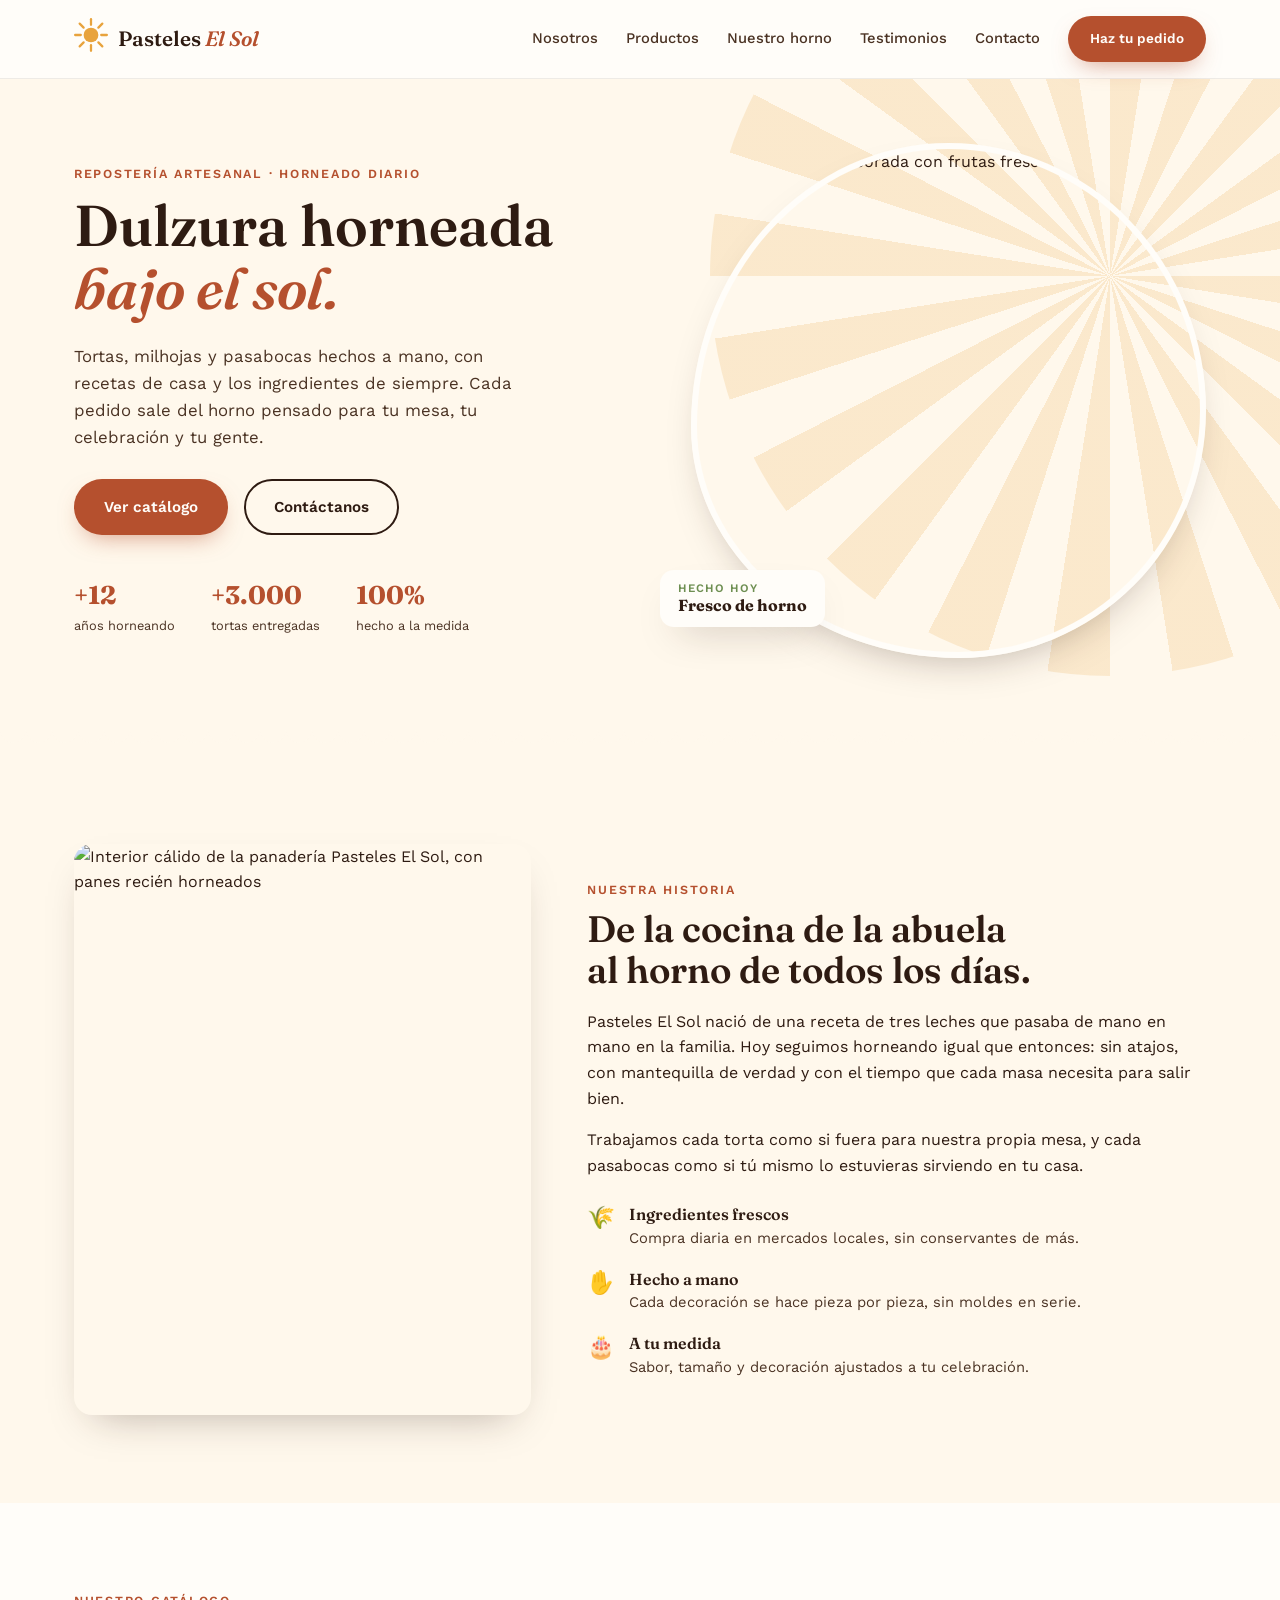
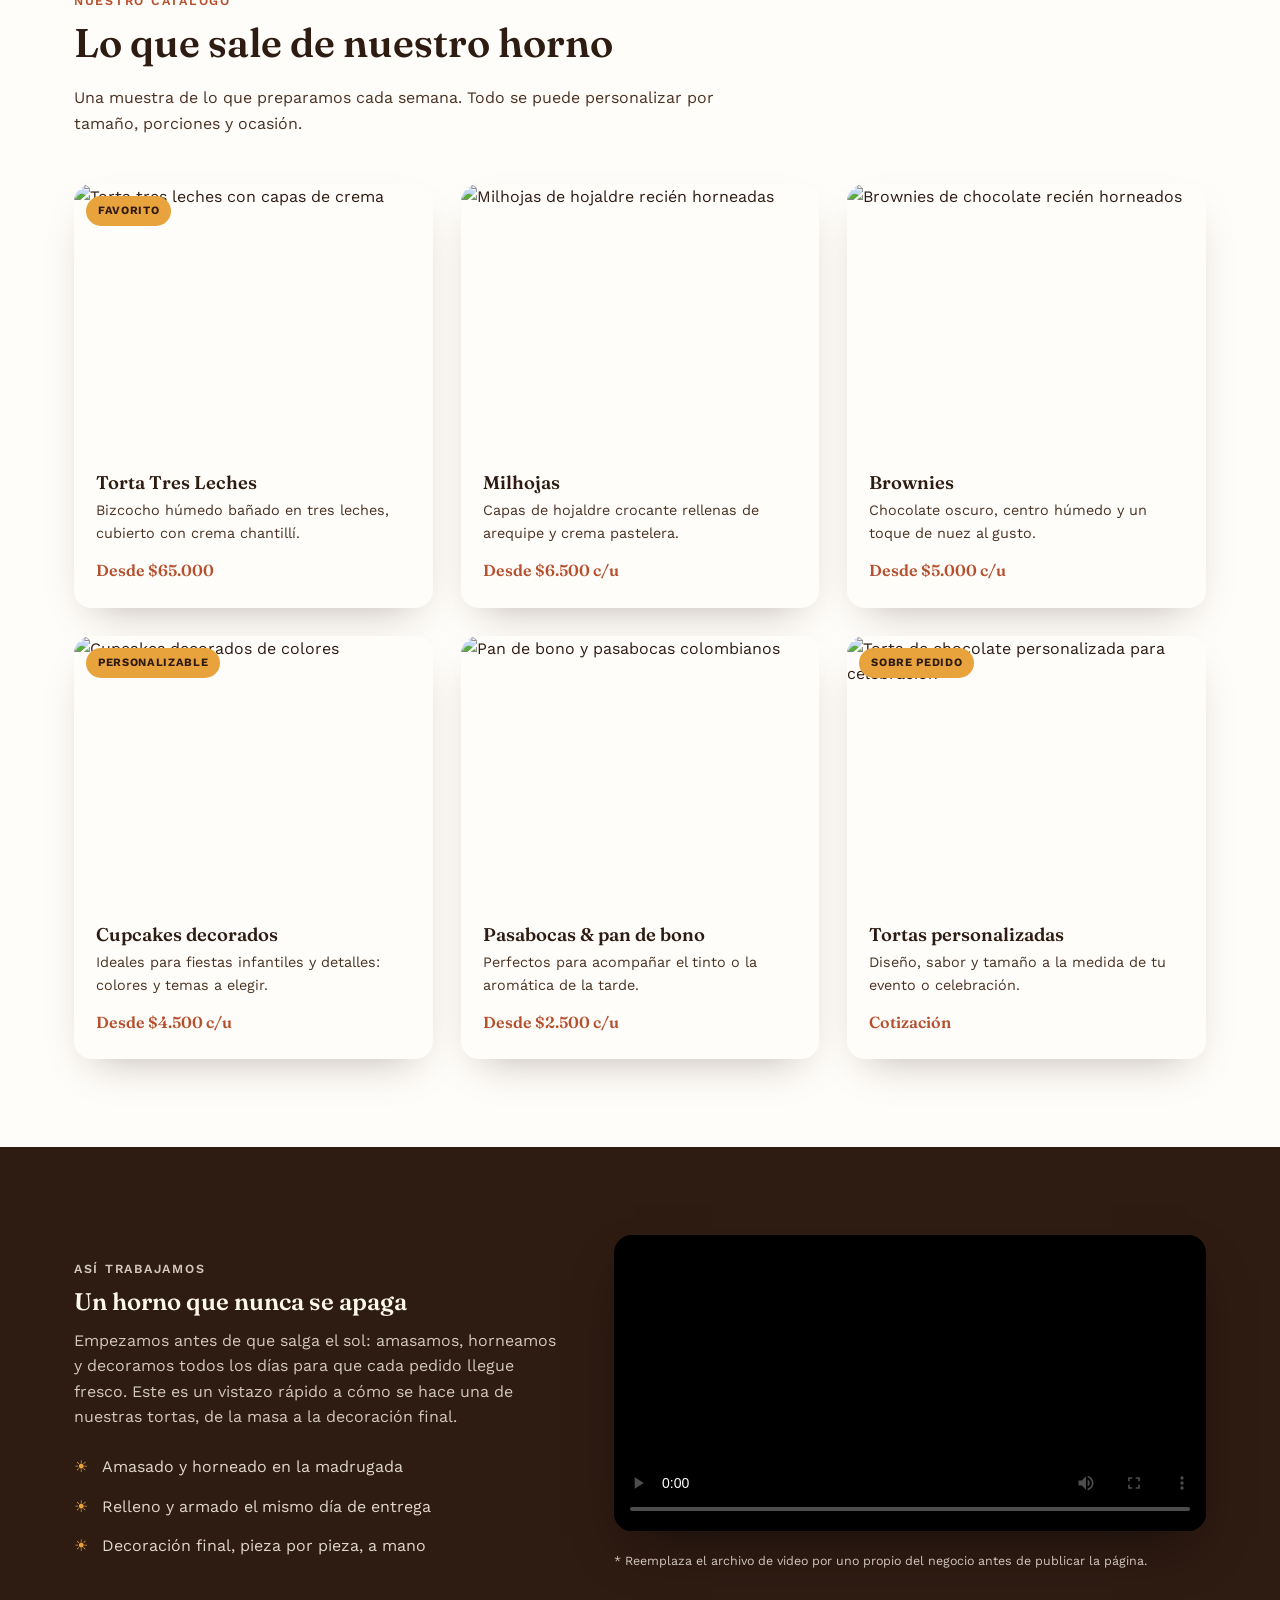
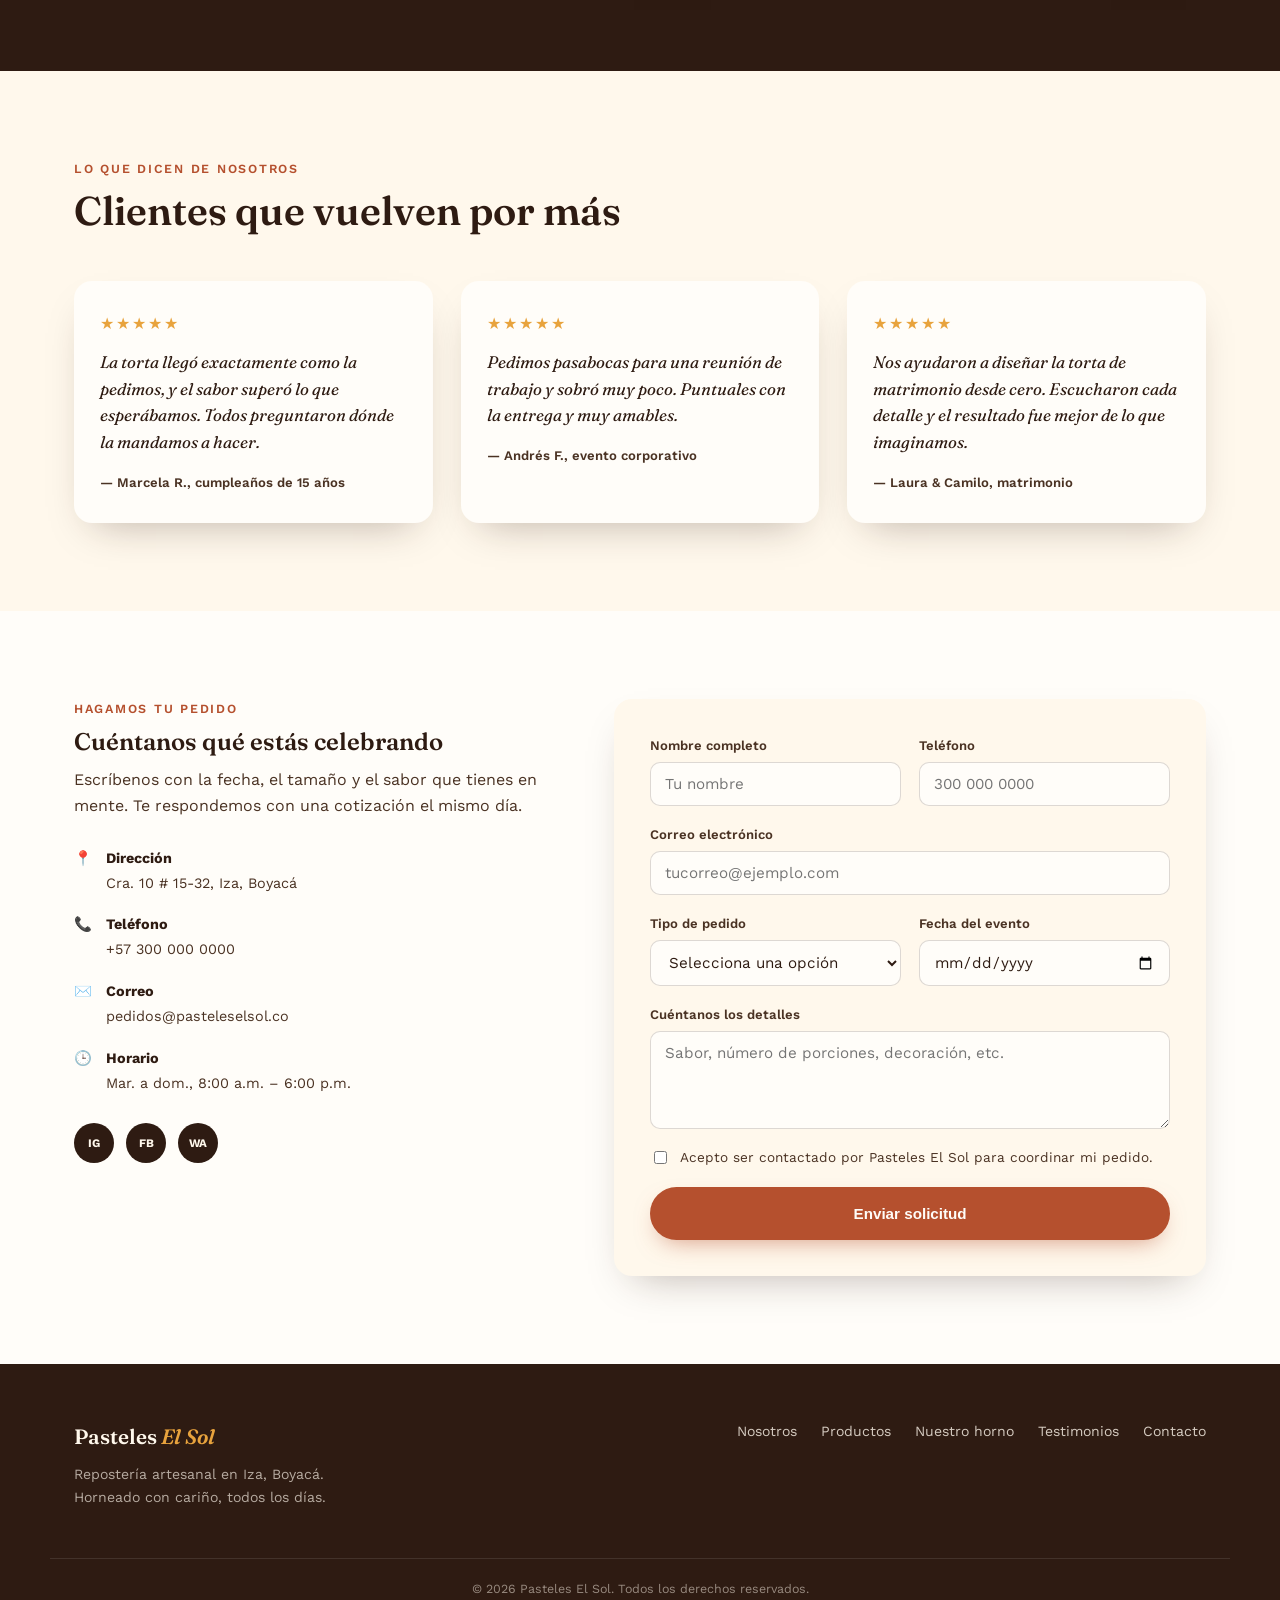
==== index.html @ 257ff5f0 "Add files via upload" ====
<!DOCTYPE html>
<html lang="es">
<head>
<meta charset="UTF-8">
<meta name="viewport" content="width=device-width, initial-scale=1.0">
<title>Pasteles El Sol — Repostería artesanal</title>
<meta name="description" content="Pasteles El Sol: tortas, milhojas, cupcakes y pasabocas horneados a diario. Pedidos a la medida para tus celebraciones.">
<link rel="preconnect" href="https://fonts.googleapis.com">
<link rel="preconnect" href="https://fonts.gstatic.com" crossorigin>
<link href="https://fonts.googleapis.com/css2?family=Fraunces:ital,opsz,wght@0,9..144,400;0,9..144,600;0,9..144,700;1,9..144,500;1,9..144,600&family=Work+Sans:wght@400;500;600;700&display=swap" rel="stylesheet">
<link rel="stylesheet" href="styles.css">
</head>
<body>

<!-- ===== HEADER ===== -->
<header class="header" id="inicio">
  <div class="container header__inner">
    <a href="#inicio" class="brand">
      <span class="brand__icon" aria-hidden="true">
        <svg viewBox="0 0 60 60" width="34" height="34">
          <circle cx="30" cy="30" r="13" fill="var(--sol)"/>
          <g stroke="var(--sol)" stroke-width="4" stroke-linecap="round">
            <line x1="30" y1="2" x2="30" y2="12"/>
            <line x1="30" y1="48" x2="30" y2="58"/>
            <line x1="2" y1="30" x2="12" y2="30"/>
            <line x1="48" y1="30" x2="58" y2="30"/>
            <line x1="10" y1="10" x2="17" y2="17"/>
            <line x1="43" y1="43" x2="50" y2="50"/>
            <line x1="50" y1="10" x2="43" y2="17"/>
            <line x1="17" y1="43" x2="10" y2="50"/>
          </g>
        </svg>
      </span>
      <span class="brand__text">Pasteles<em>El Sol</em></span>
    </a>

    <nav class="nav" aria-label="Navegación principal">
      <a href="#nosotros">Nosotros</a>
      <a href="#productos">Productos</a>
      <a href="#proceso">Nuestro horno</a>
      <a href="#testimonios">Testimonios</a>
      <a href="#contacto">Contacto</a>
    </nav>

    <a href="#contacto" class="btn btn--primary btn--small">Haz tu pedido</a>

    <input type="checkbox" id="menu-toggle" class="menu-toggle" aria-hidden="true">
    <label for="menu-toggle" class="menu-toggle__label" aria-label="Abrir menú">
      <span></span><span></span><span></span>
    </label>
  </div>

  <nav class="nav-mobile" aria-label="Navegación móvil">
    <a href="#nosotros">Nosotros</a>
    <a href="#productos">Productos</a>
    <a href="#proceso">Nuestro horno</a>
    <a href="#testimonios">Testimonios</a>
    <a href="#contacto">Contacto</a>
  </nav>
</header>

<!-- ===== HERO ===== -->
<section class="hero">
  <div class="hero__sunburst" aria-hidden="true"></div>
  <div class="container hero__inner">
    <div class="hero__copy">
      <p class="eyebrow">Repostería artesanal · Horneado diario</p>
      <h1>Dulzura horneada<br><em>bajo el sol.</em></h1>
      <p class="hero__lead">
        Tortas, milhojas y pasabocas hechos a mano, con recetas de casa
        y los ingredientes de siempre. Cada pedido sale del horno
        pensado para tu mesa, tu celebración y tu gente.
      </p>
      <div class="hero__actions">
        <a href="#productos" class="btn btn--primary">Ver catálogo</a>
        <a href="#contacto" class="btn btn--ghost">Contáctanos</a>
      </div>
      <ul class="hero__stats">
        <li><strong>+12</strong><span>años horneando</span></li>
        <li><strong>+3.000</strong><span>tortas entregadas</span></li>
        <li><strong>100%</strong><span>hecho a la medida</span></li>
      </ul>
    </div>

    <div class="hero__figure">
      <div class="hero__frame">
        <img src="https://images.unsplash.com/photo-1578985545062-69928b1d9587?auto=format&fit=crop&w=900&q=80"
             alt="Torta artesanal decorada con frutas frescas, especialidad de Pasteles El Sol">
      </div>
      <div class="hero__badge">
        <span>Hecho hoy</span>
        <strong>Fresco de horno</strong>
      </div>
    </div>
  </div>
  <div class="scallop scallop--down" aria-hidden="true"></div>
</section>

<!-- ===== NOSOTROS ===== -->
<section class="section section--cream" id="nosotros">
  <div class="container about">
    <div class="about__figure">
      <img src="https://images.unsplash.com/photo-1509440159596-0249088772ff?auto=format&fit=crop&w=800&q=80"
           alt="Interior cálido de la panadería Pasteles El Sol, con panes recién horneados">
    </div>
    <div class="about__copy">
      <p class="eyebrow">Nuestra historia</p>
      <h2>De la cocina de la abuela<br>al horno de todos los días.</h2>
      <p>
        Pasteles El Sol nació de una receta de tres leches que pasaba de
        mano en mano en la familia. Hoy seguimos horneando igual que
        entonces: sin atajos, con mantequilla de verdad y con el tiempo
        que cada masa necesita para salir bien.
      </p>
      <p>
        Trabajamos cada torta como si fuera para nuestra propia mesa,
        y cada pasabocas como si tú mismo lo estuvieras sirviendo en tu casa.
      </p>
      <div class="about__points">
        <div class="point">
          <span class="point__icon">🌾</span>
          <div>
            <h3>Ingredientes frescos</h3>
            <p>Compra diaria en mercados locales, sin conservantes de más.</p>
          </div>
        </div>
        <div class="point">
          <span class="point__icon">✋</span>
          <div>
            <h3>Hecho a mano</h3>
            <p>Cada decoración se hace pieza por pieza, sin moldes en serie.</p>
          </div>
        </div>
        <div class="point">
          <span class="point__icon">🎂</span>
          <div>
            <h3>A tu medida</h3>
            <p>Sabor, tamaño y decoración ajustados a tu celebración.</p>
          </div>
        </div>
      </div>
    </div>
  </div>
</section>

<!-- ===== PRODUCTOS ===== -->
<section class="section" id="productos">
  <div class="container">
    <div class="section__head">
      <p class="eyebrow">Nuestro catálogo</p>
      <h2>Lo que sale de nuestro horno</h2>
      <p class="section__lead">Una muestra de lo que preparamos cada semana. Todo se puede personalizar por tamaño, porciones y ocasión.</p>
    </div>

    <div class="grid grid--products">
      <article class="card">
        <div class="card__img">
          <img src="https://images.unsplash.com/photo-1602351447937-745cb720612f?auto=format&fit=crop&w=700&q=80" alt="Torta tres leches con capas de crema">
          <span class="tag">Favorito</span>
        </div>
        <div class="card__body">
          <h3>Torta Tres Leches</h3>
          <p>Bizcocho húmedo bañado en tres leches, cubierto con crema chantillí.</p>
          <span class="price">Desde $65.000</span>
        </div>
      </article>

      <article class="card">
        <div class="card__img">
          <img src="https://images.unsplash.com/photo-1517686748843-bb360cc1a3a7?auto=format&fit=crop&w=700&q=80" alt="Milhojas de hojaldre recién horneadas">
        </div>
        <div class="card__body">
          <h3>Milhojas</h3>
          <p>Capas de hojaldre crocante rellenas de arequipe y crema pastelera.</p>
          <span class="price">Desde $6.500 c/u</span>
        </div>
      </article>

      <article class="card">
        <div class="card__img">
          <img src="https://images.unsplash.com/photo-1606313564200-e75d5e30476c?auto=format&fit=crop&w=700&q=80" alt="Brownies de chocolate recién horneados">
        </div>
        <div class="card__body">
          <h3>Brownies</h3>
          <p>Chocolate oscuro, centro húmedo y un toque de nuez al gusto.</p>
          <span class="price">Desde $5.000 c/u</span>
        </div>
      </article>

      <article class="card">
        <div class="card__img">
          <img src="https://images.unsplash.com/photo-1614707267537-b85aaf00c4b7?auto=format&fit=crop&w=700&q=80" alt="Cupcakes decorados de colores">
          <span class="tag">Personalizable</span>
        </div>
        <div class="card__body">
          <h3>Cupcakes decorados</h3>
          <p>Ideales para fiestas infantiles y detalles: colores y temas a elegir.</p>
          <span class="price">Desde $4.500 c/u</span>
        </div>
      </article>

      <article class="card">
        <div class="card__img">
          <img src="https://images.unsplash.com/photo-1509440159596-0249088772ff?auto=format&fit=crop&w=700&q=80" alt="Pan de bono y pasabocas colombianos">
        </div>
        <div class="card__body">
          <h3>Pasabocas &amp; pan de bono</h3>
          <p>Perfectos para acompañar el tinto o la aromática de la tarde.</p>
          <span class="price">Desde $2.500 c/u</span>
        </div>
      </article>

      <article class="card">
        <div class="card__img">
          <img src="https://images.unsplash.com/photo-1621303837174-89787a7d4729?auto=format&fit=crop&w=700&q=80" alt="Torta de chocolate personalizada para celebración">
          <span class="tag">Sobre pedido</span>
        </div>
        <div class="card__body">
          <h3>Tortas personalizadas</h3>
          <p>Diseño, sabor y tamaño a la medida de tu evento o celebración.</p>
          <span class="price">Cotización</span>
        </div>
      </article>
    </div>
  </div>
</section>

<!-- ===== PROCESO / VIDEO ===== -->
<section class="section section--dark" id="proceso">
  <div class="container proceso">
    <div class="proceso__copy">
      <p class="eyebrow eyebrow--light">Así trabajamos</p>
      <h2>Un horno que nunca se apaga</h2>
      <p>
        Empezamos antes de que salga el sol: amasamos, horneamos y
        decoramos todos los días para que cada pedido llegue fresco.
        Este es un vistazo rápido a cómo se hace una de nuestras tortas,
        de la masa a la decoración final.
      </p>
      <ul class="proceso__list">
        <li>Amasado y horneado en la madrugada</li>
        <li>Relleno y armado el mismo día de entrega</li>
        <li>Decoración final, pieza por pieza, a mano</li>
      </ul>
    </div>

    <div class="proceso__video">
      <video
        controls
        preload="metadata"
        poster="https://images.unsplash.com/photo-1556910103-1c02745aae4d?auto=format&fit=crop&w=900&q=80"
        aria-label="Video del proceso de elaboración de una torta en Pasteles El Sol">
        <!-- Reemplaza esta ruta por el video real del negocio, por ejemplo: videos/proceso-elaboracion.mp4 -->
        <source src="videos/proceso-elaboracion.mp4" type="video/mp4">
        Tu navegador no soporta el video. Puedes ver el proceso completo en nuestras redes sociales.
      </video>
      <p class="proceso__note">* Reemplaza el archivo de video por uno propio del negocio antes de publicar la página.</p>
    </div>
  </div>
</section>

<!-- ===== TESTIMONIOS ===== -->
<section class="section section--cream" id="testimonios">
  <div class="container">
    <div class="section__head">
      <p class="eyebrow">Lo que dicen de nosotros</p>
      <h2>Clientes que vuelven por más</h2>
    </div>

    <div class="grid grid--testimonials">
      <figure class="testimonial">
        <div class="stars" aria-label="5 de 5 estrellas">★★★★★</div>
        <blockquote>La torta llegó exactamente como la pedimos, y el sabor superó lo que esperábamos. Todos preguntaron dónde la mandamos a hacer.</blockquote>
        <figcaption>— Marcela R., cumpleaños de 15 años</figcaption>
      </figure>
      <figure class="testimonial">
        <div class="stars" aria-label="5 de 5 estrellas">★★★★★</div>
        <blockquote>Pedimos pasabocas para una reunión de trabajo y sobró muy poco. Puntuales con la entrega y muy amables.</blockquote>
        <figcaption>— Andrés F., evento corporativo</figcaption>
      </figure>
      <figure class="testimonial">
        <div class="stars" aria-label="5 de 5 estrellas">★★★★★</div>
        <blockquote>Nos ayudaron a diseñar la torta de matrimonio desde cero. Escucharon cada detalle y el resultado fue mejor de lo que imaginamos.</blockquote>
        <figcaption>— Laura &amp; Camilo, matrimonio</figcaption>
      </figure>
    </div>
  </div>
</section>

<!-- ===== CONTACTO ===== -->
<section class="section" id="contacto">
  <div class="container contacto">
    <div class="contacto__info">
      <p class="eyebrow">Hagamos tu pedido</p>
      <h2>Cuéntanos qué estás celebrando</h2>
      <p class="section__lead">
        Escríbenos con la fecha, el tamaño y el sabor que tienes en mente.
        Te respondemos con una cotización el mismo día.
      </p>

      <ul class="info-list">
        <li>
          <span class="info-list__icon">📍</span>
          <div><strong>Dirección</strong><span>Cra. 10 # 15-32, Iza, Boyacá</span></div>
        </li>
        <li>
          <span class="info-list__icon">📞</span>
          <div><strong>Teléfono</strong><span>+57 300 000 0000</span></div>
        </li>
        <li>
          <span class="info-list__icon">✉️</span>
          <div><strong>Correo</strong><span>pedidos@pasteleselsol.co</span></div>
        </li>
        <li>
          <span class="info-list__icon">🕒</span>
          <div><strong>Horario</strong><span>Mar. a dom., 8:00 a.m. – 6:00 p.m.</span></div>
        </li>
      </ul>

      <div class="social">
        <a href="#" aria-label="Instagram">IG</a>
        <a href="#" aria-label="Facebook">FB</a>
        <a href="#" aria-label="WhatsApp">WA</a>
      </div>
    </div>

    <div class="contacto__form-wrap">
      <!--
        FORMULARIO DE CONTACTO
        Por ahora este formulario es solo maquetación (HTML/CSS), sin integración.
        Cuando definamos los requisitos, se conecta el atributo "action"/"method"
        o se agrega JS para enviarlo a un backend, correo o servicio externo.
      -->
      <form class="form" action="#" method="POST">
        <div class="form__row">
          <div class="field">
            <label for="nombre">Nombre completo</label>
            <input type="text" id="nombre" name="nombre" placeholder="Tu nombre" required>
          </div>
          <div class="field">
            <label for="telefono">Teléfono</label>
            <input type="tel" id="telefono" name="telefono" placeholder="300 000 0000" required>
          </div>
        </div>

        <div class="field">
          <label for="correo">Correo electrónico</label>
          <input type="email" id="correo" name="correo" placeholder="tucorreo@ejemplo.com" required>
        </div>

        <div class="form__row">
          <div class="field">
            <label for="tipo">Tipo de pedido</label>
            <select id="tipo" name="tipo" required>
              <option value="" disabled selected>Selecciona una opción</option>
              <option value="torta">Torta personalizada</option>
              <option value="pasabocas">Pasabocas / eventos</option>
              <option value="postres">Postres individuales</option>
              <option value="otro">Otro</option>
            </select>
          </div>
          <div class="field">
            <label for="fecha">Fecha del evento</label>
            <input type="date" id="fecha" name="fecha">
          </div>
        </div>

        <div class="field">
          <label for="mensaje">Cuéntanos los detalles</label>
          <textarea id="mensaje" name="mensaje" rows="4" placeholder="Sabor, número de porciones, decoración, etc." required></textarea>
        </div>

        <div class="field field--checkbox">
          <input type="checkbox" id="terminos" name="terminos" required>
          <label for="terminos">Acepto ser contactado por Pasteles El Sol para coordinar mi pedido.</label>
        </div>

        <button type="submit" class="btn btn--primary btn--full">Enviar solicitud</button>
      </form>
    </div>
  </div>
</section>

<!-- ===== FOOTER ===== -->
<footer class="footer">
  <div class="container footer__inner">
    <div class="footer__brand">
      <span class="brand__text brand__text--light">Pasteles<em>El Sol</em></span>
      <p>Repostería artesanal en Iza, Boyacá. Horneado con cariño, todos los días.</p>
    </div>
    <nav class="footer__links" aria-label="Enlaces del pie de página">
      <a href="#nosotros">Nosotros</a>
      <a href="#productos">Productos</a>
      <a href="#proceso">Nuestro horno</a>
      <a href="#testimonios">Testimonios</a>
      <a href="#contacto">Contacto</a>
    </nav>
  </div>
  <div class="container footer__bottom">
    <p>© 2026 Pasteles El Sol. Todos los derechos reservados.</p>
  </div>
</footer>

</body>
</html>
---- styles.css ----
/* =========================================================
   PASTELES EL SOL — Design tokens
   ========================================================= */
:root{
  --sol: #E8A33D;        /* dorado sol - acento principal */
  --sol-suave: #F6C97C;
  --terracota: #B5502E;  /* horno / CTA */
  --terracota-oscuro: #8E3B20;
  --crema: #FFF8EC;      /* fondo cálido */
  --blanco: #FFFDF9;
  --espresso: #2E1B12;   /* fondo oscuro / texto */
  --espresso-suave: #4A3223;
  --guayaba: #6E8F52;    /* acento fresco */

  --font-display: "Fraunces", serif;
  --font-body: "Work Sans", sans-serif;

  --radius: 18px;
  --shadow-card: 0 18px 40px -20px rgba(46, 27, 18, 0.35);
  --container: 1180px;
}

*, *::before, *::after{ box-sizing: border-box; }

html{ scroll-behavior: smooth; }

body{
  margin: 0;
  font-family: var(--font-body);
  color: var(--espresso);
  background: var(--blanco);
  line-height: 1.6;
  -webkit-font-smoothing: antialiased;
}

img{ max-width: 100%; display: block; }

a{ color: inherit; text-decoration: none; }

h1, h2, h3{
  font-family: var(--font-display);
  font-weight: 600;
  line-height: 1.1;
  margin: 0 0 0.5em;
  color: var(--espresso);
}

p{ margin: 0 0 1em; }

em{ font-style: italic; color: var(--terracota); }

.container{
  width: 100%;
  max-width: var(--container);
  margin: 0 auto;
  padding: 0 24px;
}

.eyebrow{
  font-family: var(--font-body);
  font-weight: 600;
  letter-spacing: 0.14em;
  text-transform: uppercase;
  font-size: 0.78rem;
  color: var(--terracota);
  margin: 0 0 0.8em;
}
.eyebrow--light{ color: var(--sol); }

/* =========================================================
   BOTONES
   ========================================================= */
.btn{
  display: inline-flex;
  align-items: center;
  justify-content: center;
  gap: 8px;
  padding: 14px 28px;
  border-radius: 999px;
  font-weight: 600;
  font-size: 0.95rem;
  border: 2px solid transparent;
  cursor: pointer;
  transition: transform 0.15s ease, box-shadow 0.15s ease, background 0.15s ease;
}
.btn:hover{ transform: translateY(-2px); }
.btn:focus-visible{ outline: 3px solid var(--sol); outline-offset: 3px; }

.btn--primary{
  background: var(--terracota);
  color: var(--blanco);
  box-shadow: 0 10px 24px -10px rgba(181, 80, 46, 0.6);
}
.btn--primary:hover{ background: var(--terracota-oscuro); }

.btn--ghost{
  background: transparent;
  border-color: var(--espresso);
  color: var(--espresso);
}
.btn--ghost:hover{ background: var(--espresso); color: var(--crema); }

.btn--small{ padding: 10px 20px; font-size: 0.85rem; }
.btn--full{ width: 100%; padding: 16px 28px; }

/* =========================================================
   HEADER
   ========================================================= */
.header{
  position: sticky;
  top: 0;
  z-index: 50;
  background: rgba(255, 253, 249, 0.92);
  backdrop-filter: blur(8px);
  border-bottom: 1px solid rgba(46, 27, 18, 0.08);
}

.header__inner{
  display: flex;
  align-items: center;
  gap: 28px;
  padding-top: 16px;
  padding-bottom: 16px;
}

.brand{
  display: flex;
  align-items: center;
  gap: 10px;
  margin-right: auto;
}
.brand__text{
  font-family: var(--font-display);
  font-weight: 600;
  font-size: 1.3rem;
  color: var(--espresso);
}
.brand__text em{ color: var(--terracota); font-style: italic; margin-left: 4px; }
.brand__text--light{ color: var(--crema); }
.brand__text--light em{ color: var(--sol); }

.nav{ display: flex; gap: 28px; }
.nav a{
  font-size: 0.92rem;
  font-weight: 500;
  color: var(--espresso-suave);
  position: relative;
  padding: 4px 0;
}
.nav a:hover{ color: var(--terracota); }
.nav a::after{
  content: "";
  position: absolute;
  left: 0; bottom: -2px;
  width: 0; height: 2px;
  background: var(--sol);
  transition: width 0.2s ease;
}
.nav a:hover::after{ width: 100%; }

.menu-toggle{ display: none; }
.menu-toggle__label{
  display: none;
  flex-direction: column;
  gap: 5px;
  cursor: pointer;
}
.menu-toggle__label span{
  width: 24px; height: 2px; background: var(--espresso);
}
.nav-mobile{ display: none; }

/* =========================================================
   SCALLOP DIVIDER (borde de masa horneada)
   ========================================================= */
.scallop{
  height: 26px;
  width: 100%;
  background-image: radial-gradient(circle at 50% 0%, transparent 12px, var(--crema) 13px);
  background-size: 26px 26px;
  background-repeat: repeat-x;
}
.scallop--down{ background-color: var(--hero-bg, transparent); }

/* =========================================================
   HERO
   ========================================================= */
.hero{
  position: relative;
  overflow: hidden;
  background: var(--crema);
  padding-top: 64px;
}

.hero__sunburst{
  position: absolute;
  top: -30%;
  right: -18%;
  width: 800px;
  height: 800px;
  border-radius: 50%;
  background: repeating-conic-gradient(
    from 0deg,
    rgba(232, 163, 61, 0.18) 0deg 9deg,
    rgba(232, 163, 61, 0) 9deg 18deg
  );
  pointer-events: none;
}

.hero__inner{
  position: relative;
  display: grid;
  grid-template-columns: 1.05fr 0.95fr;
  gap: 48px;
  align-items: center;
  padding-bottom: 72px;
}

.hero__copy h1{
  font-size: clamp(2.4rem, 4.6vw, 3.6rem);
  margin-bottom: 0.4em;
}

.hero__lead{
  max-width: 46ch;
  font-size: 1.05rem;
  color: var(--espresso-suave);
}

.hero__actions{
  display: flex;
  gap: 16px;
  margin: 28px 0 40px;
  flex-wrap: wrap;
}

.hero__stats{
  list-style: none;
  display: flex;
  gap: 36px;
  padding: 0;
  margin: 0;
}
.hero__stats li{ display: flex; flex-direction: column; }
.hero__stats strong{
  font-family: var(--font-display);
  font-size: 1.6rem;
  color: var(--terracota);
}
.hero__stats span{ font-size: 0.8rem; color: var(--espresso-suave); }

.hero__figure{ position: relative; }
.hero__frame{
  border-radius: 50% 50% 48% 52% / 55% 52% 48% 45%;
  overflow: hidden;
  border: 6px solid var(--blanco);
  box-shadow: var(--shadow-card);
  aspect-ratio: 1 / 1;
}
.hero__frame img{ width: 100%; height: 100%; object-fit: cover; }

.hero__badge{
  position: absolute;
  bottom: 6%;
  left: -6%;
  background: var(--blanco);
  border-radius: 14px;
  padding: 12px 18px;
  box-shadow: var(--shadow-card);
  display: flex;
  flex-direction: column;
  line-height: 1.2;
}
.hero__badge span{ font-size: 0.72rem; color: var(--guayaba); font-weight: 600; text-transform: uppercase; letter-spacing: 0.08em; }
.hero__badge strong{ font-family: var(--font-display); font-size: 1rem; }

/* =========================================================
   SECTION BASE
   ========================================================= */
.section{ padding: 88px 0; }
.section--cream{ background: var(--crema); }
.section--dark{ background: var(--espresso); color: var(--crema); }
.section--dark h2{ color: var(--crema); }
.section--dark p{ color: rgba(255, 248, 236, 0.78); }

.section__head{ max-width: 640px; margin: 0 0 48px; }
.section__head h2{ font-size: clamp(1.9rem, 3.2vw, 2.5rem); }
.section__lead{ color: var(--espresso-suave); }

/* =========================================================
   NOSOTROS
   ========================================================= */
.about{
  display: grid;
  grid-template-columns: 0.85fr 1.15fr;
  gap: 56px;
  align-items: center;
}
.about__figure img{
  border-radius: var(--radius);
  box-shadow: var(--shadow-card);
  aspect-ratio: 4 / 5;
  object-fit: cover;
}
.about__copy h2{ font-size: clamp(1.8rem, 3vw, 2.3rem); }
.about__points{
  display: grid;
  gap: 20px;
  margin-top: 28px;
}
.point{ display: flex; gap: 14px; align-items: flex-start; }
.point__icon{ font-size: 1.4rem; line-height: 1; }
.point h3{ font-size: 1rem; margin-bottom: 0.2em; }
.point p{ margin: 0; font-size: 0.92rem; color: var(--espresso-suave); }

/* =========================================================
   PRODUCTOS
   ========================================================= */
.grid--products{
  display: grid;
  grid-template-columns: repeat(3, 1fr);
  gap: 28px;
}

.card{
  background: var(--blanco);
  border-radius: var(--radius);
  overflow: hidden;
  box-shadow: var(--shadow-card);
  transition: transform 0.2s ease;
}
.card:hover{ transform: translateY(-6px); }

.card__img{ position: relative; aspect-ratio: 4 / 3; overflow: hidden; }
.card__img img{ width: 100%; height: 100%; object-fit: cover; }

.tag{
  position: absolute;
  top: 12px;
  left: 12px;
  background: var(--sol);
  color: var(--espresso);
  font-size: 0.7rem;
  font-weight: 700;
  text-transform: uppercase;
  letter-spacing: 0.06em;
  padding: 6px 12px;
  border-radius: 999px;
}

.card__body{ padding: 20px 22px 24px; }
.card__body h3{ font-size: 1.15rem; margin-bottom: 0.3em; }
.card__body p{ font-size: 0.9rem; color: var(--espresso-suave); margin-bottom: 0.9em; }
.price{ font-family: var(--font-display); font-weight: 600; color: var(--terracota); }

/* =========================================================
   PROCESO / VIDEO
   ========================================================= */
.proceso{
  display: grid;
  grid-template-columns: 0.9fr 1.1fr;
  gap: 56px;
  align-items: center;
}
.proceso__list{
  list-style: none;
  padding: 0;
  margin: 24px 0 0;
  display: grid;
  gap: 14px;
}
.proceso__list li{
  padding-left: 28px;
  position: relative;
  color: rgba(255, 248, 236, 0.85);
}
.proceso__list li::before{
  content: "☀";
  position: absolute;
  left: 0;
  color: var(--sol);
}
.proceso__video video{
  width: 100%;
  border-radius: var(--radius);
  box-shadow: 0 24px 50px -20px rgba(0,0,0,0.5);
  background: #000;
}
.proceso__note{
  margin-top: 12px;
  font-size: 0.78rem;
  color: rgba(255, 248, 236, 0.55);
}

/* =========================================================
   TESTIMONIOS
   ========================================================= */
.grid--testimonials{
  display: grid;
  grid-template-columns: repeat(3, 1fr);
  gap: 28px;
}
.testimonial{
  background: var(--blanco);
  border-radius: var(--radius);
  padding: 30px 26px;
  box-shadow: var(--shadow-card);
  margin: 0;
}
.stars{ color: var(--sol); letter-spacing: 2px; margin-bottom: 12px; }
.testimonial blockquote{
  margin: 0 0 16px;
  font-family: var(--font-display);
  font-style: italic;
  font-size: 1.05rem;
  color: var(--espresso);
}
.testimonial figcaption{
  font-size: 0.82rem;
  color: var(--espresso-suave);
  font-weight: 600;
}

/* =========================================================
   CONTACTO
   ========================================================= */
.contacto{
  display: grid;
  grid-template-columns: 0.9fr 1.1fr;
  gap: 56px;
}

.info-list{
  list-style: none;
  padding: 0;
  margin: 28px 0;
  display: grid;
  gap: 18px;
}
.info-list li{ display: flex; gap: 14px; align-items: flex-start; }
.info-list__icon{ font-size: 1.2rem; }
.info-list strong{ display: block; font-size: 0.9rem; }
.info-list span{ font-size: 0.9rem; color: var(--espresso-suave); }

.social{ display: flex; gap: 12px; }
.social a{
  width: 40px; height: 40px;
  display: flex; align-items: center; justify-content: center;
  border-radius: 50%;
  background: var(--espresso);
  color: var(--crema);
  font-size: 0.72rem;
  font-weight: 700;
}
.social a:hover{ background: var(--terracota); }

.contacto__form-wrap{
  background: var(--crema);
  border-radius: var(--radius);
  padding: 36px;
  box-shadow: var(--shadow-card);
}

.form__row{
  display: grid;
  grid-template-columns: 1fr 1fr;
  gap: 18px;
}

.field{ margin-bottom: 18px; display: flex; flex-direction: column; gap: 6px; }
.field label{ font-size: 0.82rem; font-weight: 600; color: var(--espresso-suave); }

.field input[type="text"],
.field input[type="tel"],
.field input[type="email"],
.field input[type="date"],
.field select,
.field textarea{
  font-family: var(--font-body);
  font-size: 0.95rem;
  padding: 12px 14px;
  border: 1.5px solid rgba(46, 27, 18, 0.16);
  border-radius: 10px;
  background: var(--blanco);
  color: var(--espresso);
  resize: vertical;
}
.field input:focus,
.field select:focus,
.field textarea:focus{
  outline: none;
  border-color: var(--terracota);
  box-shadow: 0 0 0 3px rgba(181, 80, 46, 0.15);
}

.field--checkbox{
  flex-direction: row;
  align-items: flex-start;
  gap: 10px;
}
.field--checkbox input{ margin-top: 4px; }
.field--checkbox label{ font-weight: 400; font-size: 0.85rem; }

/* =========================================================
   FOOTER
   ========================================================= */
.footer{ background: var(--espresso); color: var(--crema); padding: 56px 0 0; }
.footer__inner{
  display: flex;
  justify-content: space-between;
  align-items: flex-start;
  gap: 32px;
  flex-wrap: wrap;
  padding-bottom: 36px;
  border-bottom: 1px solid rgba(255,255,255,0.1);
}
.footer__brand p{
  max-width: 32ch;
  color: rgba(255, 248, 236, 0.65);
  font-size: 0.88rem;
  margin-top: 10px;
}
.footer__links{ display: flex; gap: 24px; flex-wrap: wrap; }
.footer__links a{ font-size: 0.88rem; color: rgba(255, 248, 236, 0.8); }
.footer__links a:hover{ color: var(--sol); }

.footer__bottom{
  padding: 20px 24px;
  text-align: center;
  font-size: 0.78rem;
  color: rgba(255, 248, 236, 0.5);
}

/* =========================================================
   ACCESIBILIDAD / MOTION
   ========================================================= */
@media (prefers-reduced-motion: reduce){
  html{ scroll-behavior: auto; }
  *, *::before, *::after{ transition: none !important; animation: none !important; }
}

/* =========================================================
   RESPONSIVE
   ========================================================= */
@media (max-width: 960px){
  .nav{ display: none; }
  .menu-toggle__label{ display: flex; }
  .header__inner .btn--small{ display: none; }

  .menu-toggle:checked ~ .nav-mobile{
    display: flex;
  }
  .nav-mobile{
    display: none;
    flex-direction: column;
    padding: 12px 24px 20px;
    gap: 14px;
    border-top: 1px solid rgba(46,27,18,0.08);
  }
  .nav-mobile a{ font-weight: 500; }

  .hero__inner,
  .about,
  .proceso,
  .contacto{
    grid-template-columns: 1fr;
  }
  .about__figure{ order: -1; }
  .hero__badge{ left: 4%; }

  .grid--products{ grid-template-columns: repeat(2, 1fr); }
  .grid--testimonials{ grid-template-columns: 1fr; }
}

@media (max-width: 600px){
  .section{ padding: 64px 0; }
  .hero__sunburst{ width: 500px; height: 500px; }
  .hero__stats{ flex-wrap: wrap; row-gap: 16px; }
  .form__row{ grid-template-columns: 1fr; }
  .grid--products{ grid-template-columns: 1fr; }
  .contacto__form-wrap{ padding: 24px; }
}
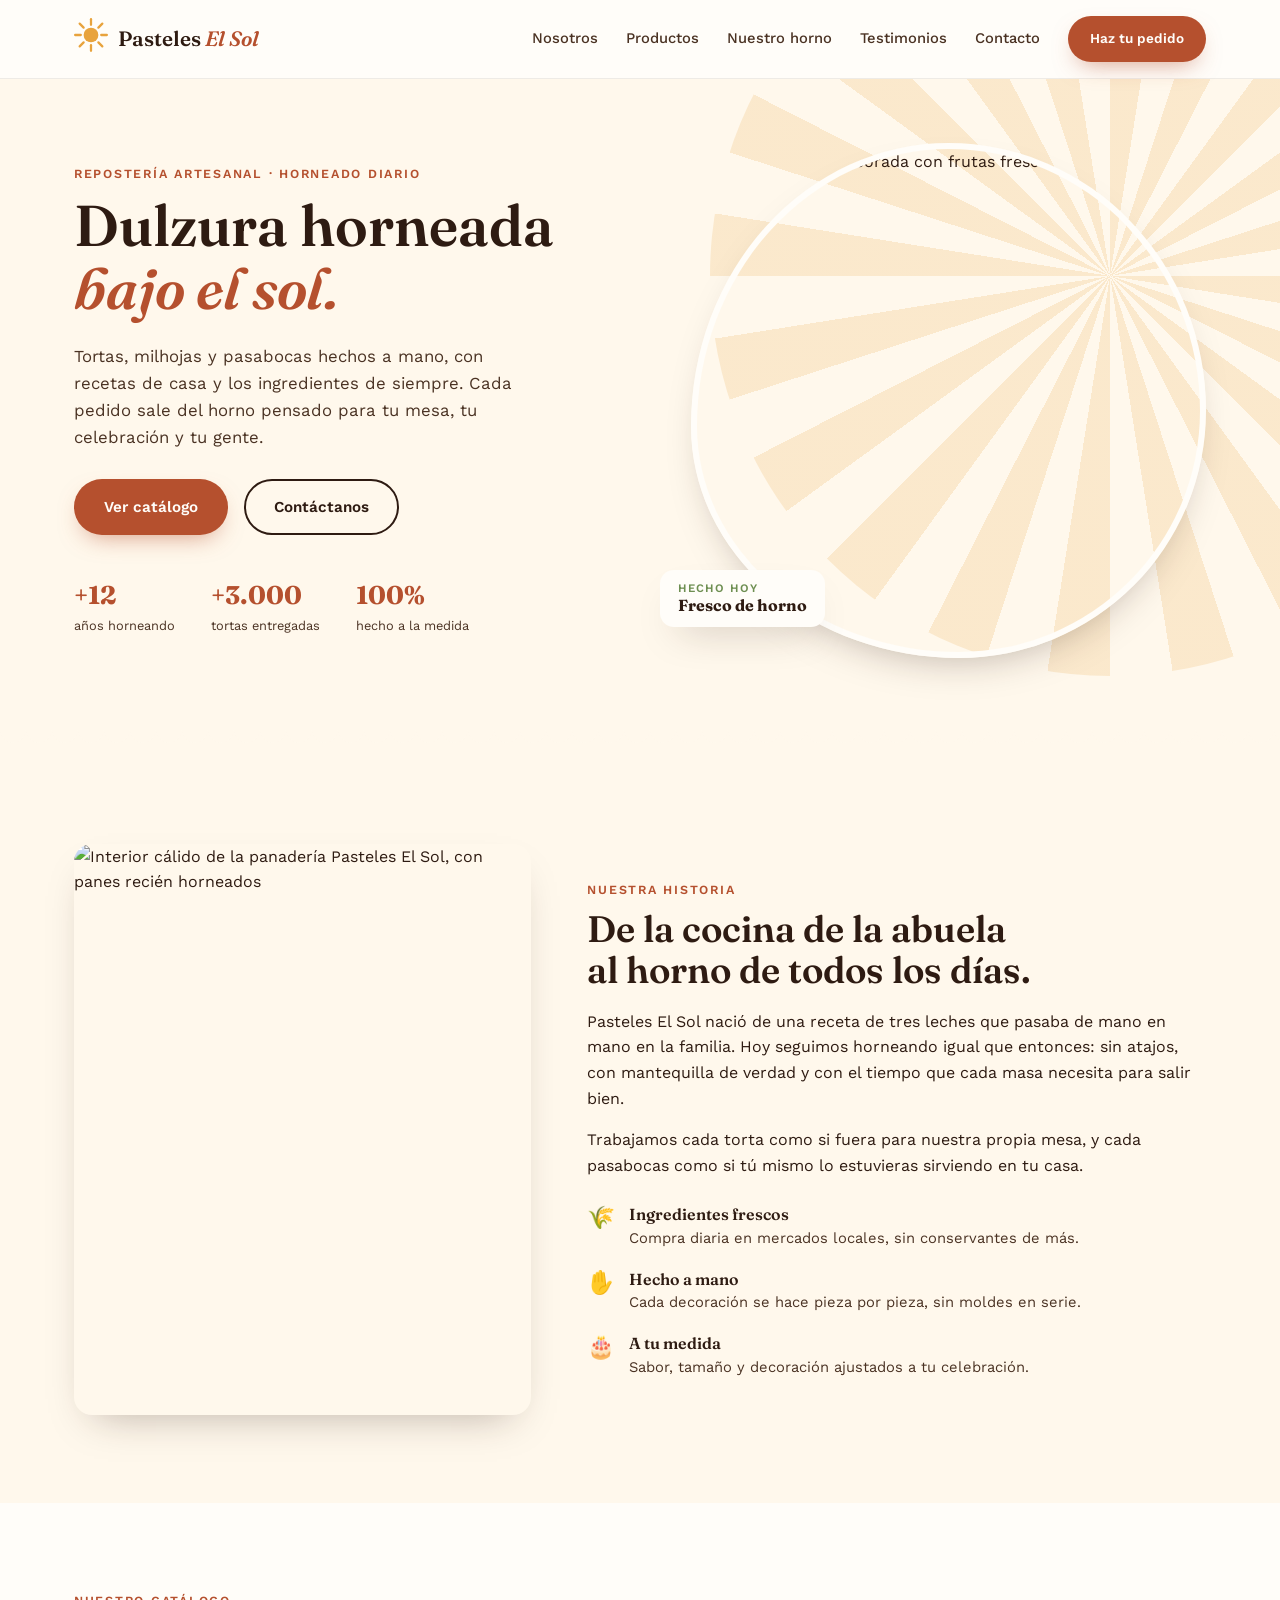
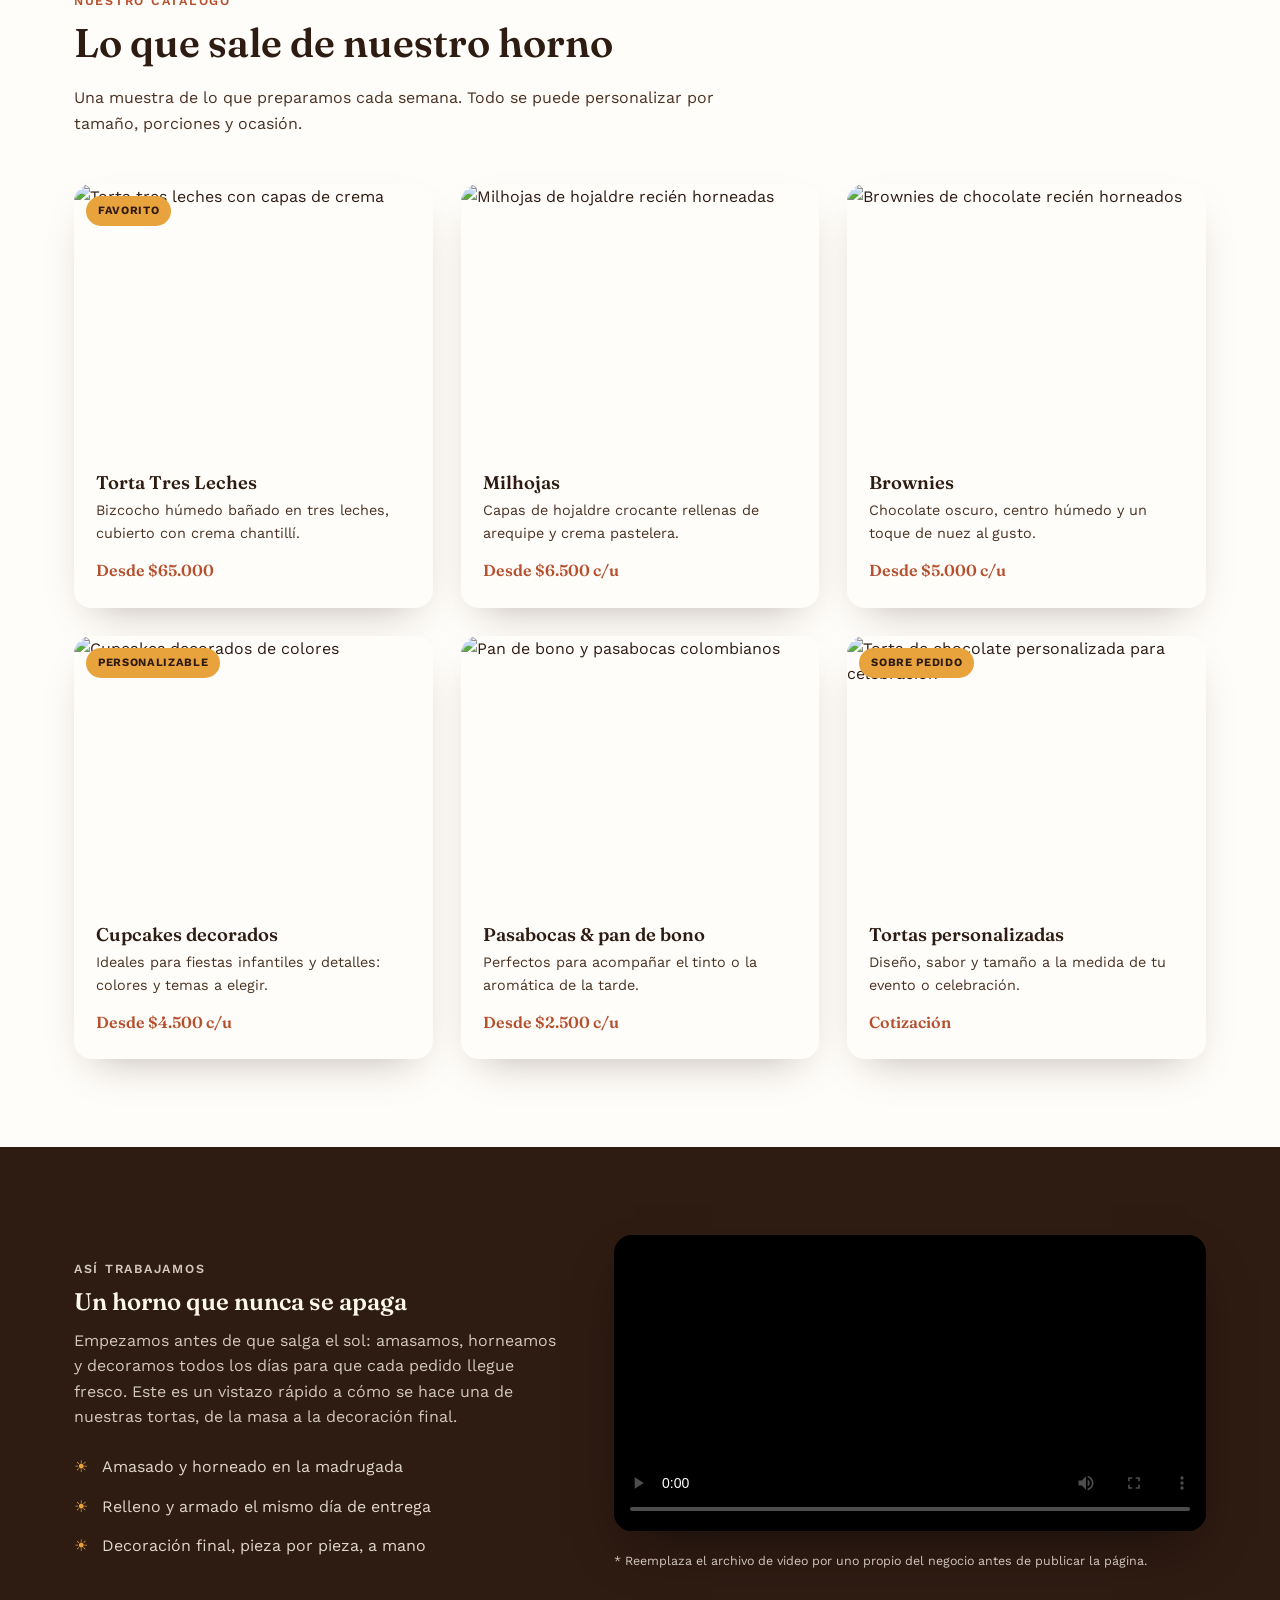
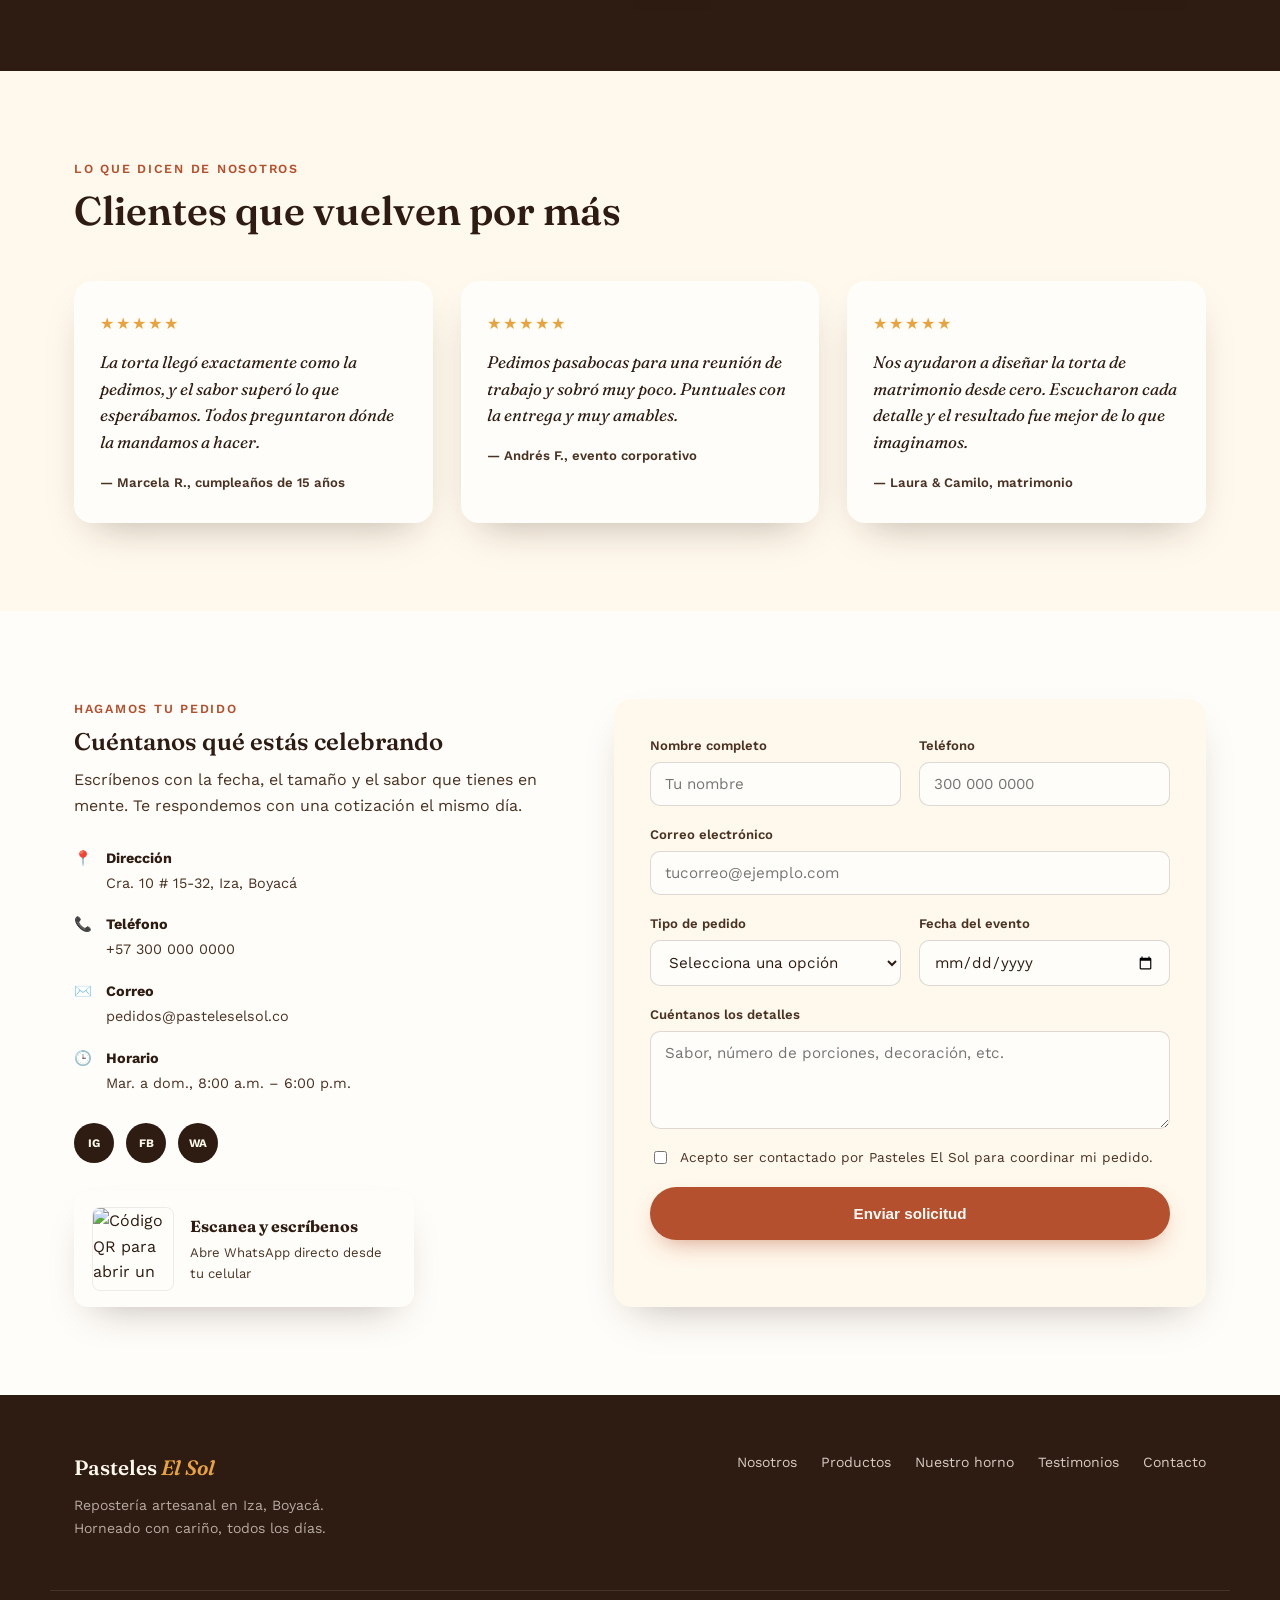
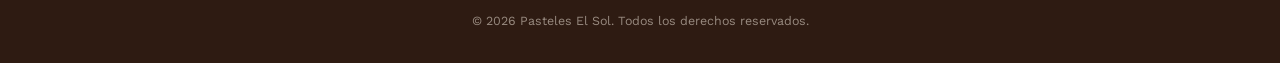
==== commit 81d0f610: "Add files via upload" ====
--- a/index.html
+++ b/index.html
@@ -320,18 +320,33 @@
       <div class="social">
         <a href="#" aria-label="Instagram">IG</a>
         <a href="#" aria-label="Facebook">FB</a>
-        <a href="#" aria-label="WhatsApp">WA</a>
+        <a href="https://wa.me/573000000000" aria-label="WhatsApp" target="_blank" rel="noopener">WA</a>
+      </div>
+
+      <div class="qr-card">
+        <img src="assets/whatsapp-qr.png" alt="Código QR para abrir un chat de WhatsApp con Pasteles El Sol" width="120" height="120">
+        <div class="qr-card__text">
+          <strong>Escanea y escríbenos</strong>
+          <span>Abre WhatsApp directo desde tu celular</span>
+        </div>
       </div>
     </div>
 
     <div class="contacto__form-wrap">
       <!--
-        FORMULARIO DE CONTACTO
-        Por ahora este formulario es solo maquetación (HTML/CSS), sin integración.
-        Cuando definamos los requisitos, se conecta el atributo "action"/"method"
-        o se agrega JS para enviarlo a un backend, correo o servicio externo.
+        FORMULARIO DE CONTACTO — integrado con Formspree (https://formspree.io/f/mbdndvlo)
+        Sitio 100% HTML/CSS, sin JS ni backend propio, así que se usa el envío
+        nativo del formulario (action + method="POST"), tal como indica la guía
+        "Basic HTML" de Formspree.
       -->
-      <form class="form" action="#" method="POST">
+      <form class="form" action="https://formspree.io/f/mbdndvlo" method="POST">
+        <!-- Asunto del correo que llega a Pasteles El Sol -->
+        <input type="hidden" name="_subject" value="Nuevo pedido desde la web — Pasteles El Sol">
+        <!-- Después de enviar, Formspree redirige a esta página propia -->
+        <input type="hidden" name="_next" value="gracias.html">
+        <!-- Campo trampa anti-spam (oculto por CSS, no lo ve una persona real) -->
+        <input type="text" name="_gotcha" class="field--hidden" tabindex="-1" autocomplete="off">
+
         <div class="form__row">
           <div class="field">
             <label for="nombre">Nombre completo</label>
@@ -345,7 +360,8 @@
 
         <div class="field">
           <label for="correo">Correo electrónico</label>
-          <input type="email" id="correo" name="correo" placeholder="tucorreo@ejemplo.com" required>
+          <!-- name="email" para que Formspree use este campo como dirección de respuesta -->
+          <input type="email" id="correo" name="email" placeholder="tucorreo@ejemplo.com" required>
         </div>
 
         <div class="form__row">
--- a/styles.css
+++ b/styles.css
@@ -453,6 +453,37 @@
   font-weight: 700;
 }
 .social a:hover{ background: var(--terracota); }
+
+.qr-card{
+  display: flex;
+  align-items: center;
+  gap: 16px;
+  margin-top: 28px;
+  padding: 16px 18px;
+  background: var(--blanco);
+  border-radius: 14px;
+  box-shadow: var(--shadow-card);
+  max-width: 340px;
+}
+.qr-card img{
+  width: 84px;
+  height: 84px;
+  border-radius: 8px;
+  border: 1px solid rgba(46, 27, 18, 0.08);
+}
+.qr-card__text{ display: flex; flex-direction: column; gap: 2px; }
+.qr-card__text strong{ font-family: var(--font-display); font-size: 1rem; }
+.qr-card__text span{ font-size: 0.82rem; color: var(--espresso-suave); }
+
+/* Campo trampa anti-spam: oculto para personas, visible para bots */
+.field--hidden{
+  position: absolute;
+  left: -9999px;
+  width: 1px;
+  height: 1px;
+  opacity: 0;
+  pointer-events: none;
+}
 
 .contacto__form-wrap{
   background: var(--crema);
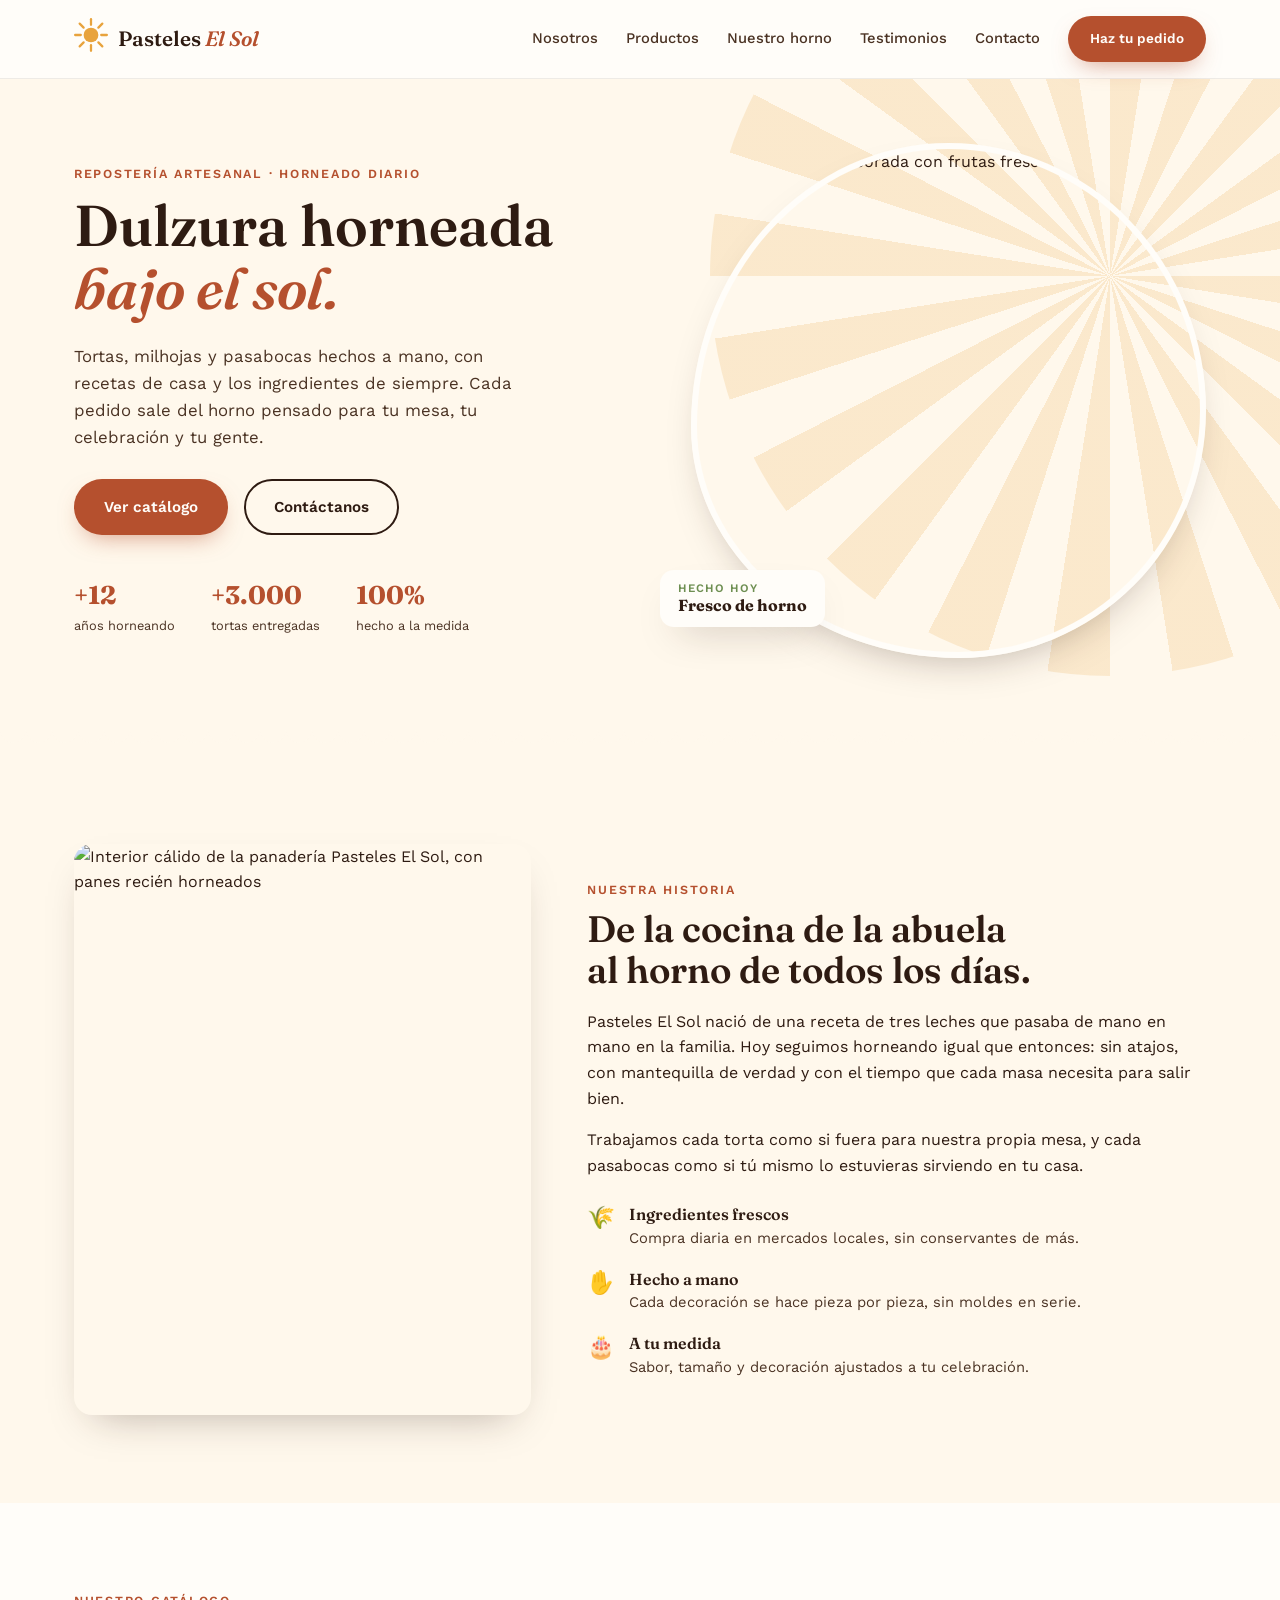
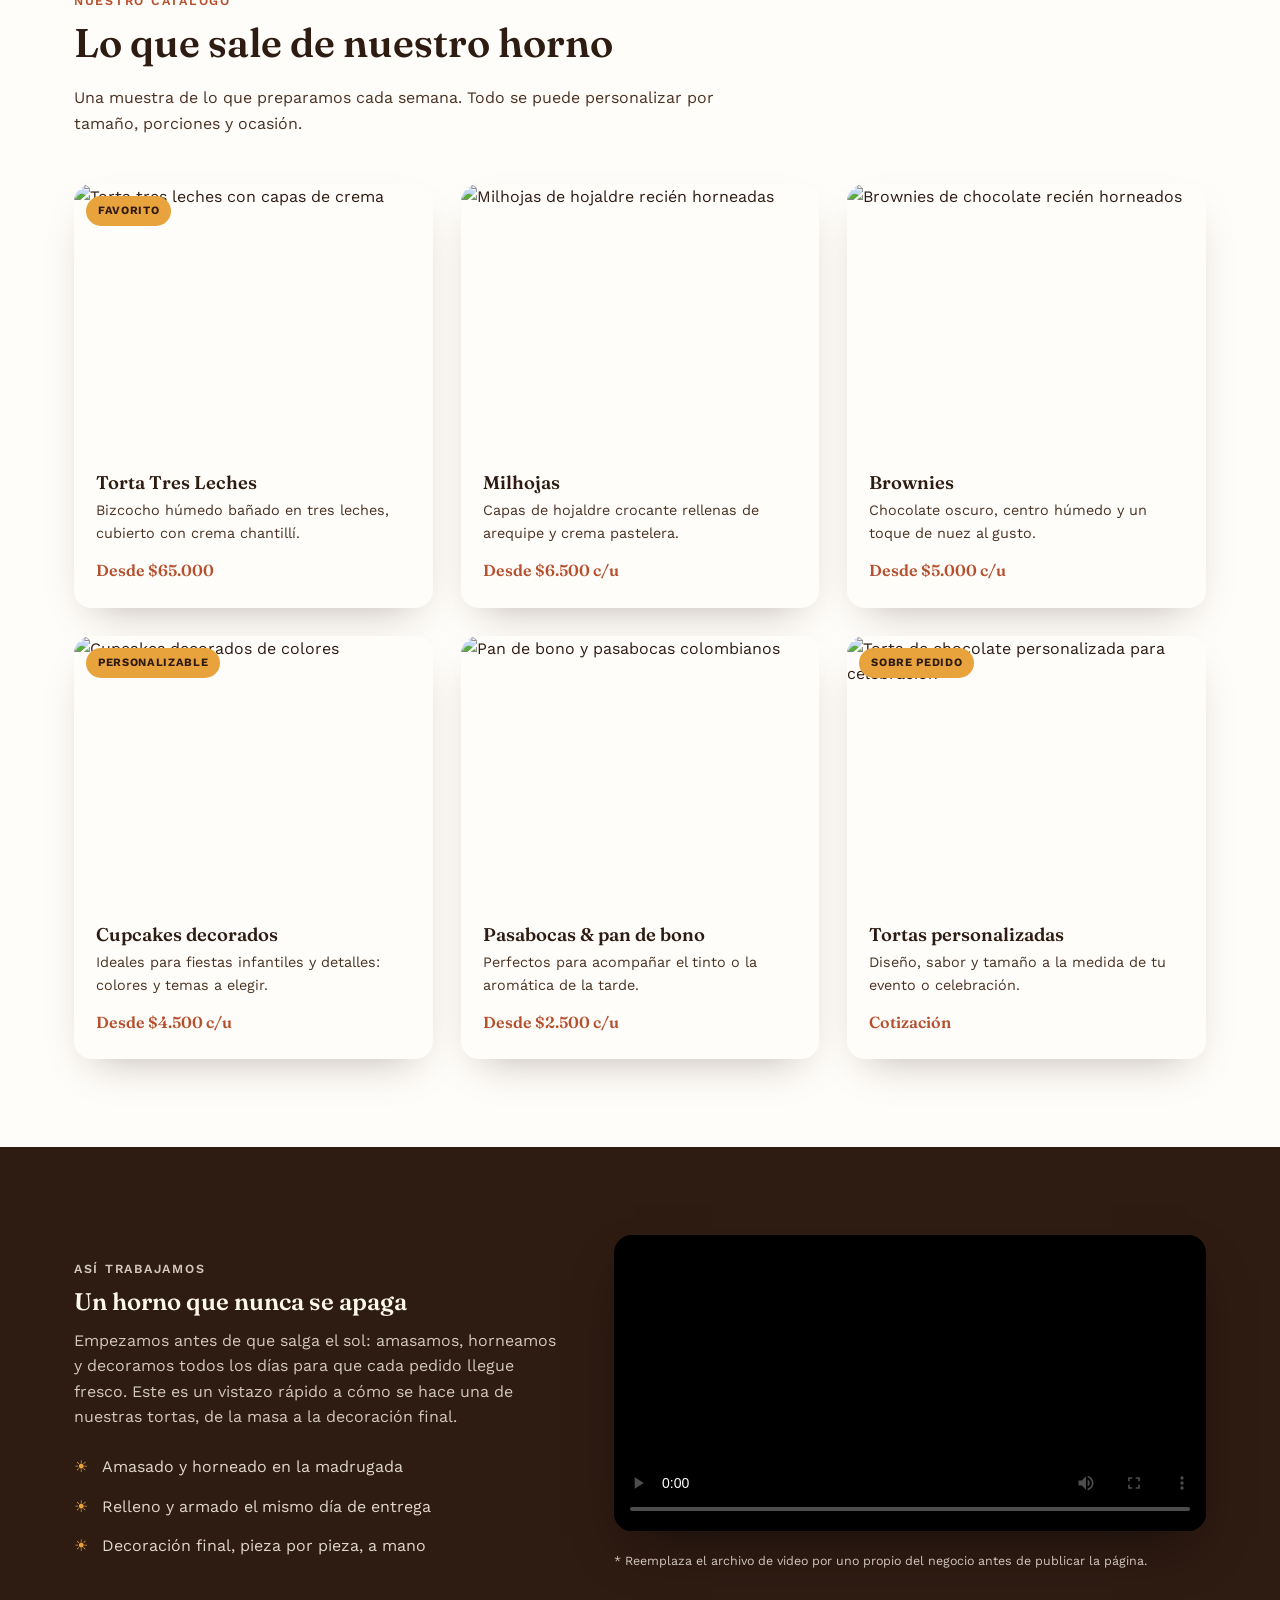
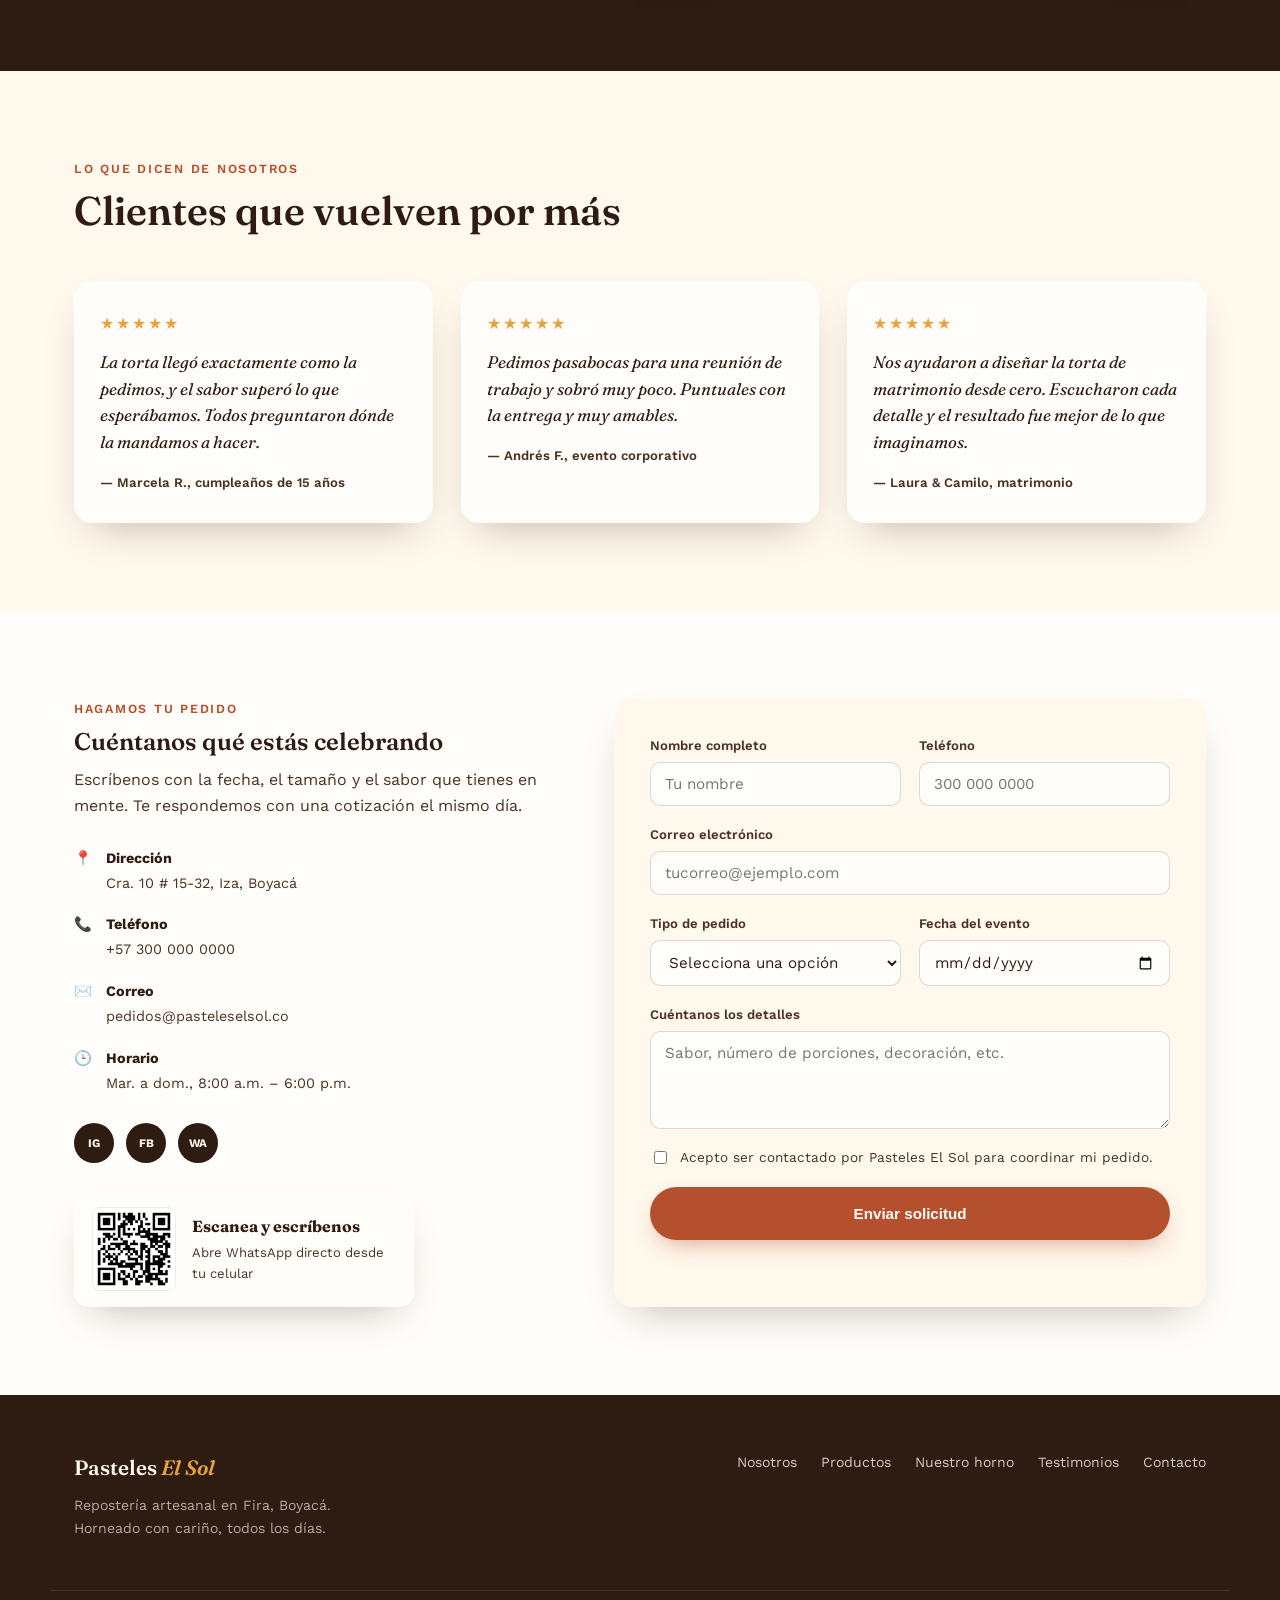
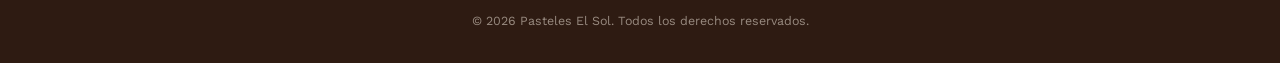
==== commit 63347fe7: "Change QR code source and update footer location Updated QR code image source and footer location de" ====
--- a/index.html
+++ b/index.html
@@ -324,7 +324,7 @@
       </div>
 
       <div class="qr-card">
-        <img src="assets/whatsapp-qr.png" alt="Código QR para abrir un chat de WhatsApp con Pasteles El Sol" width="120" height="120">
+        <img src="whatsapp-qr.png" alt="Código QR para abrir un chat de WhatsApp con Pasteles El Sol" width="120" height="120">
         <div class="qr-card__text">
           <strong>Escanea y escríbenos</strong>
           <span>Abre WhatsApp directo desde tu celular</span>
@@ -402,7 +402,7 @@
   <div class="container footer__inner">
     <div class="footer__brand">
       <span class="brand__text brand__text--light">Pasteles<em>El Sol</em></span>
-      <p>Repostería artesanal en Iza, Boyacá. Horneado con cariño, todos los días.</p>
+      <p>Repostería artesanal en Fira, Boyacá. Horneado con cariño, todos los días.</p>
     </div>
     <nav class="footer__links" aria-label="Enlaces del pie de página">
       <a href="#nosotros">Nosotros</a>
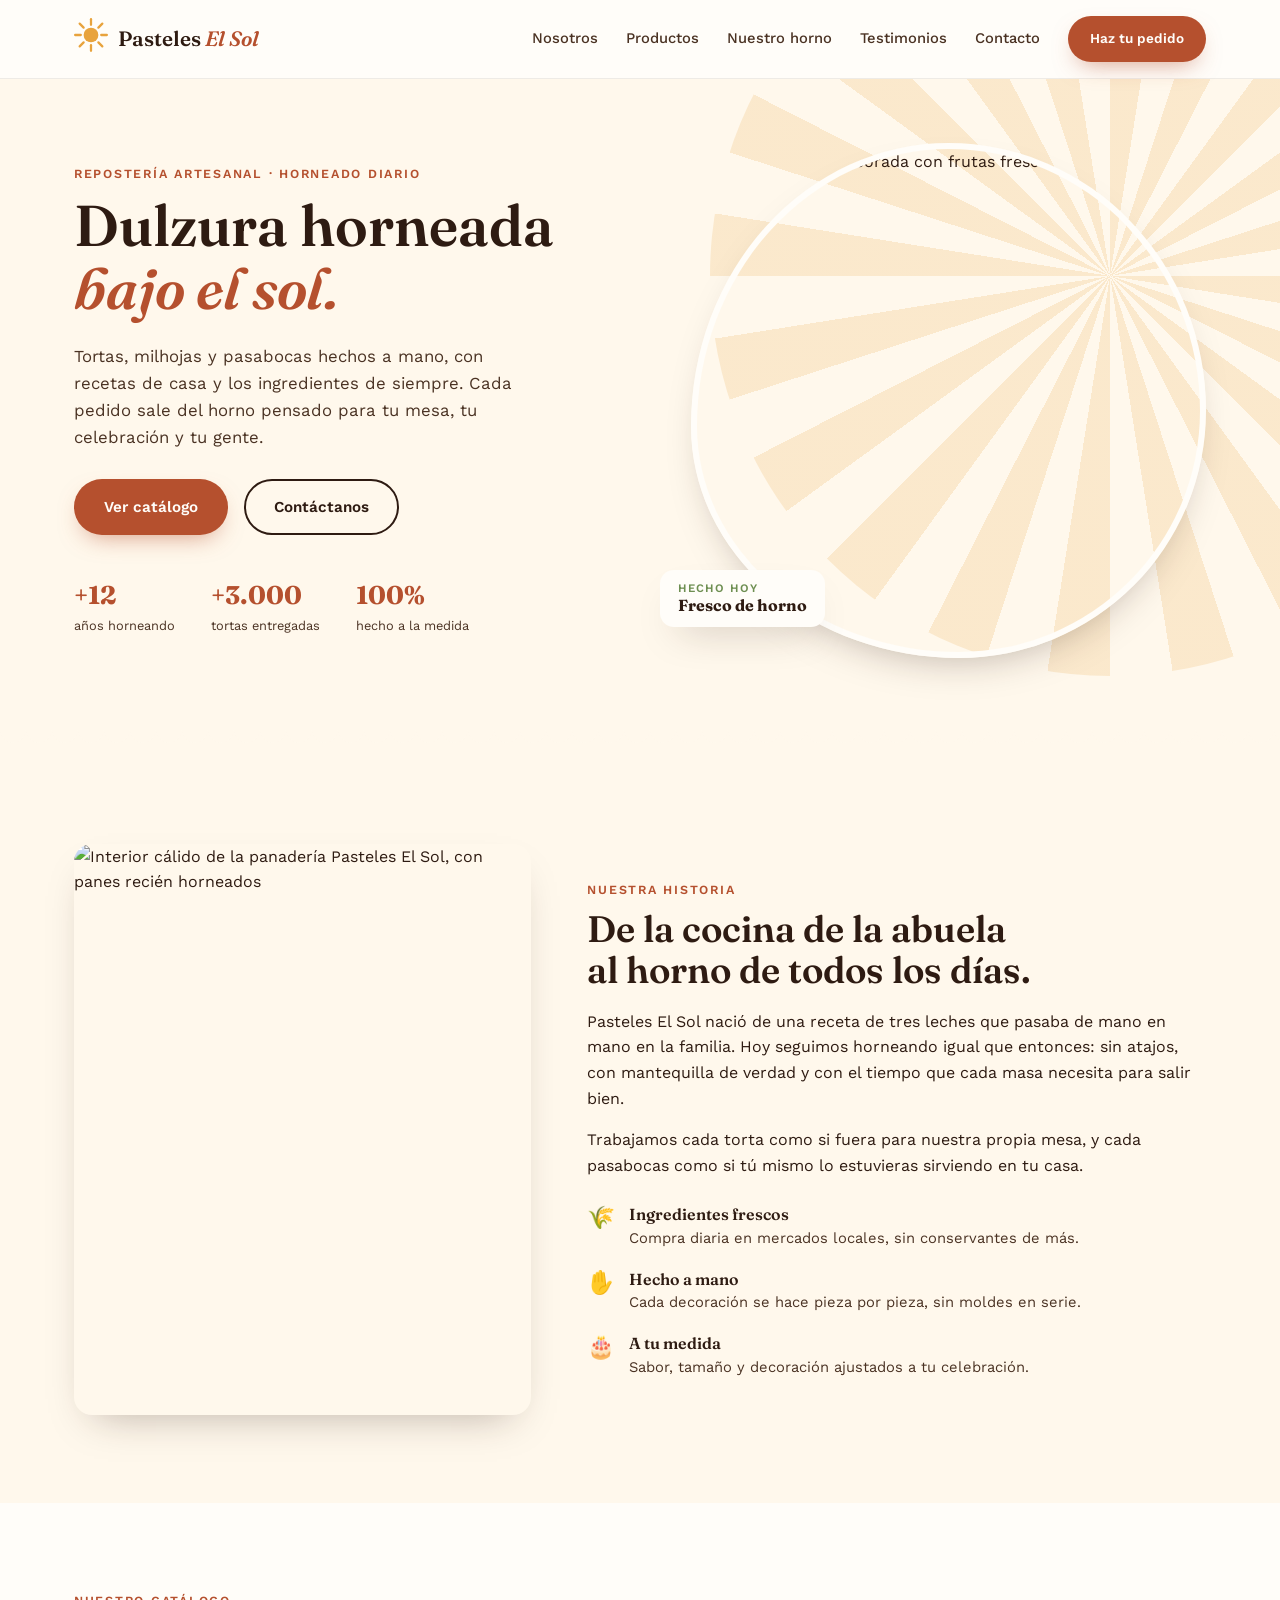
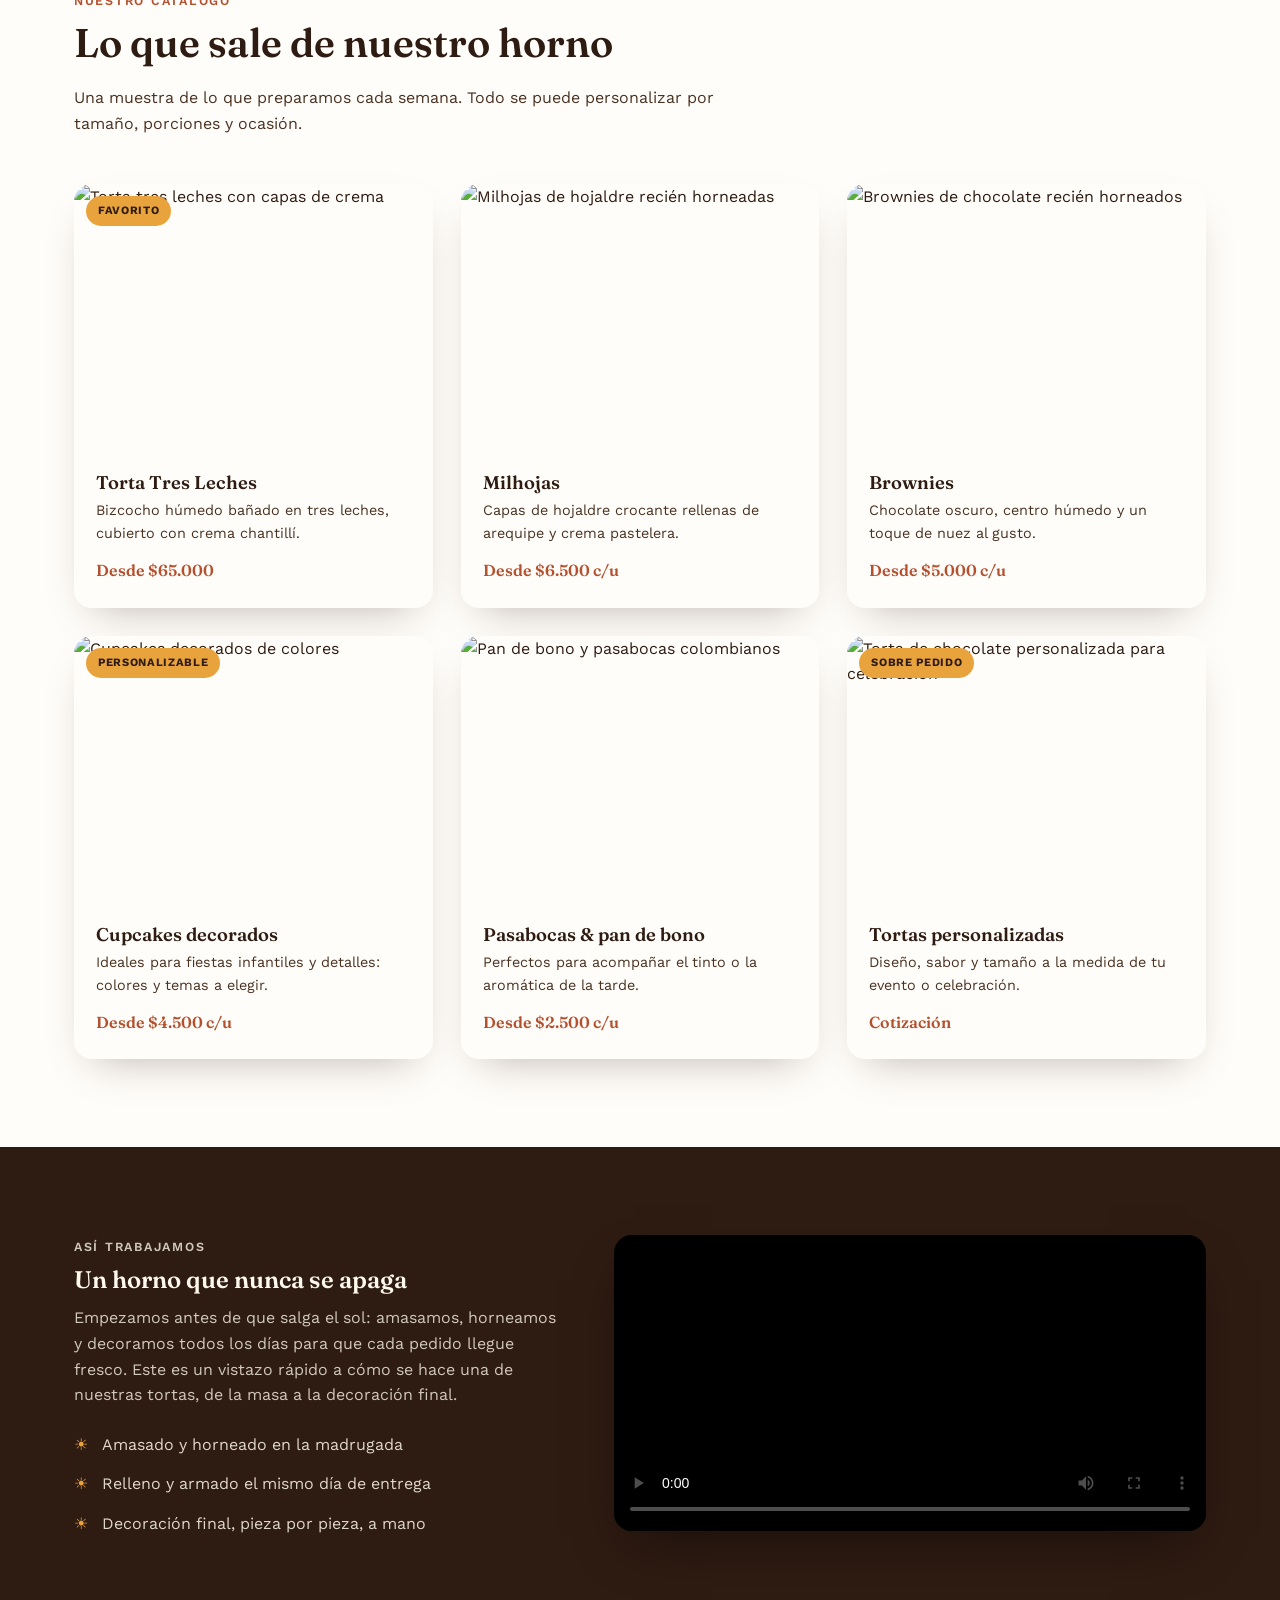
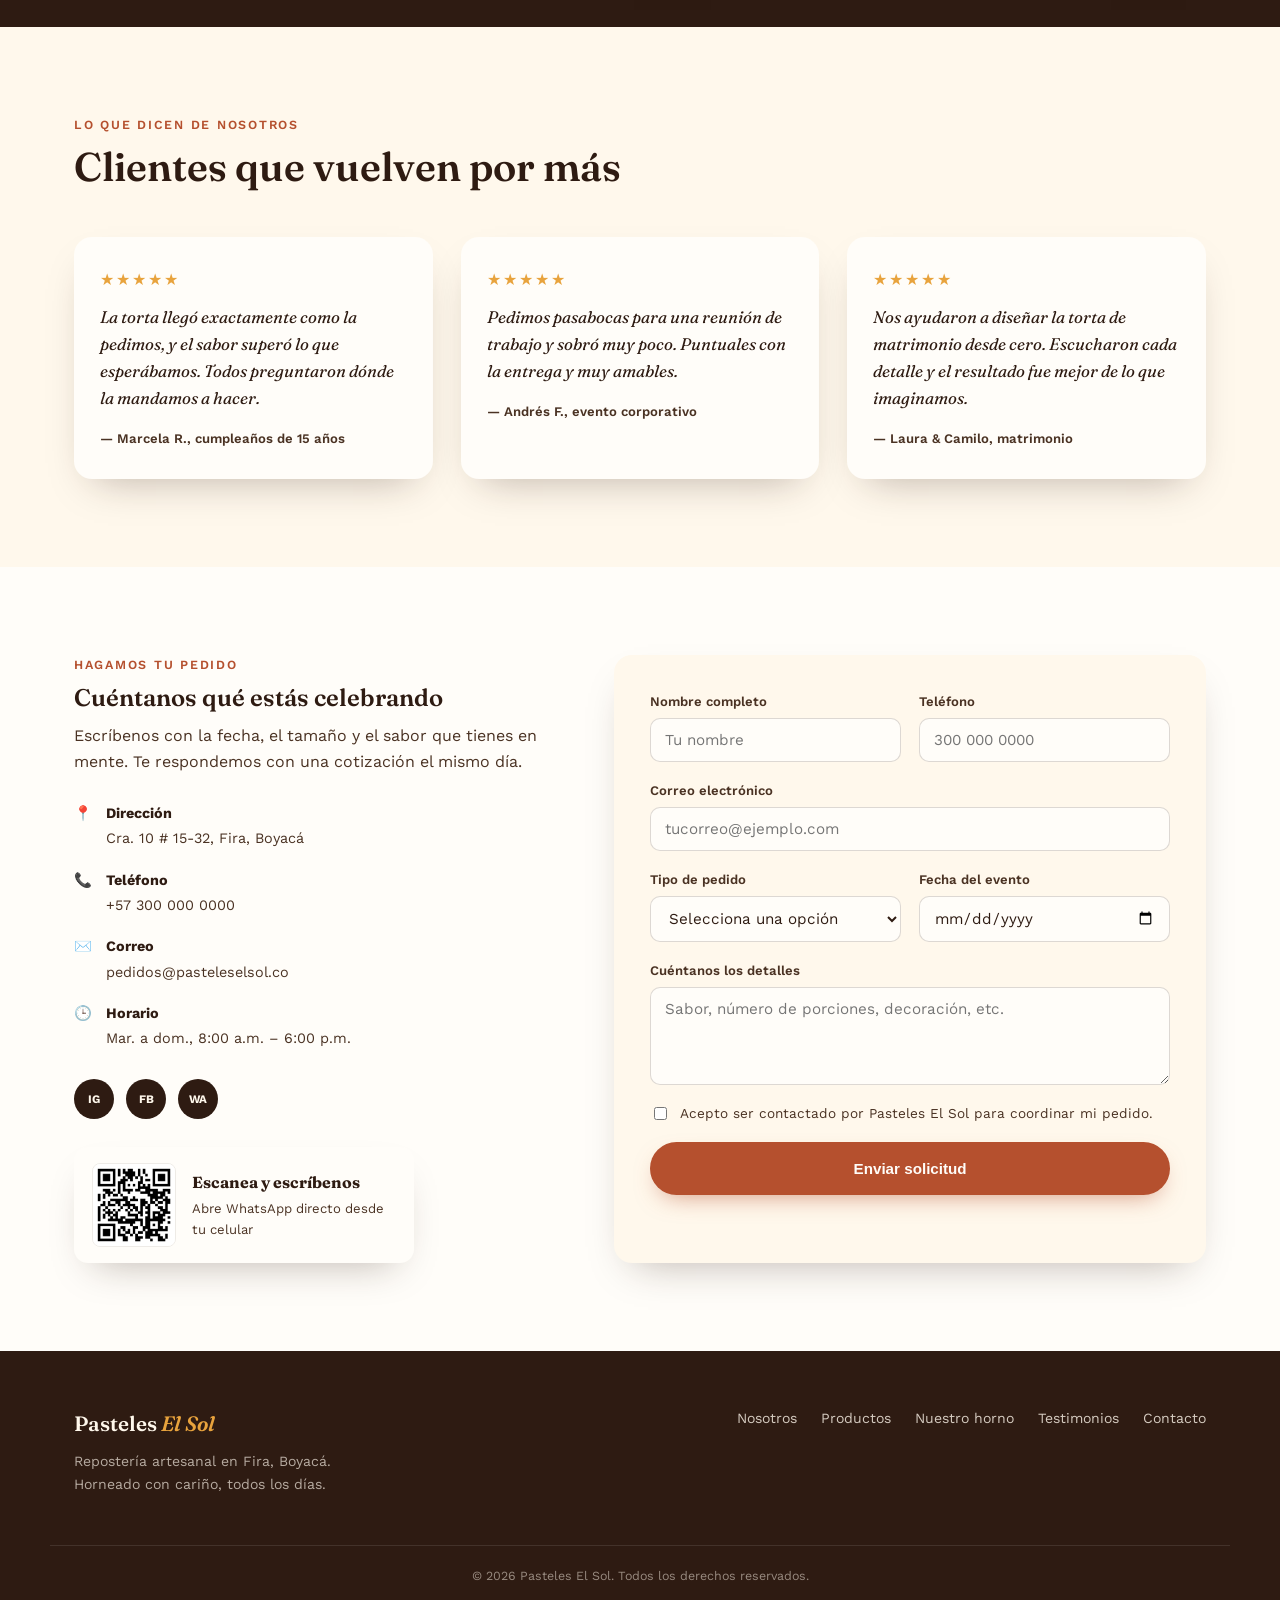
==== commit 92f49ac3: "Modify video note and update form action Updated video note and changed form action URL." ====
--- a/index.html
+++ b/index.html
@@ -254,7 +254,6 @@
         <source src="videos/proceso-elaboracion.mp4" type="video/mp4">
         Tu navegador no soporta el video. Puedes ver el proceso completo en nuestras redes sociales.
       </video>
-      <p class="proceso__note">* Reemplaza el archivo de video por uno propio del negocio antes de publicar la página.</p>
     </div>
   </div>
 </section>
@@ -301,7 +300,7 @@
       <ul class="info-list">
         <li>
           <span class="info-list__icon">📍</span>
-          <div><strong>Dirección</strong><span>Cra. 10 # 15-32, Iza, Boyacá</span></div>
+          <div><strong>Dirección</strong><span>Cra. 10 # 15-32, Fira, Boyacá</span></div>
         </li>
         <li>
           <span class="info-list__icon">📞</span>
@@ -339,7 +338,7 @@
         nativo del formulario (action + method="POST"), tal como indica la guía
         "Basic HTML" de Formspree.
       -->
-      <form class="form" action="https://formspree.io/f/mbdndvlo" method="POST">
+      <form class="form" action="https://formspree.io/f/mojgwzgp" method="POST">
         <!-- Asunto del correo que llega a Pasteles El Sol -->
         <input type="hidden" name="_subject" value="Nuevo pedido desde la web — Pasteles El Sol">
         <!-- Después de enviar, Formspree redirige a esta página propia -->
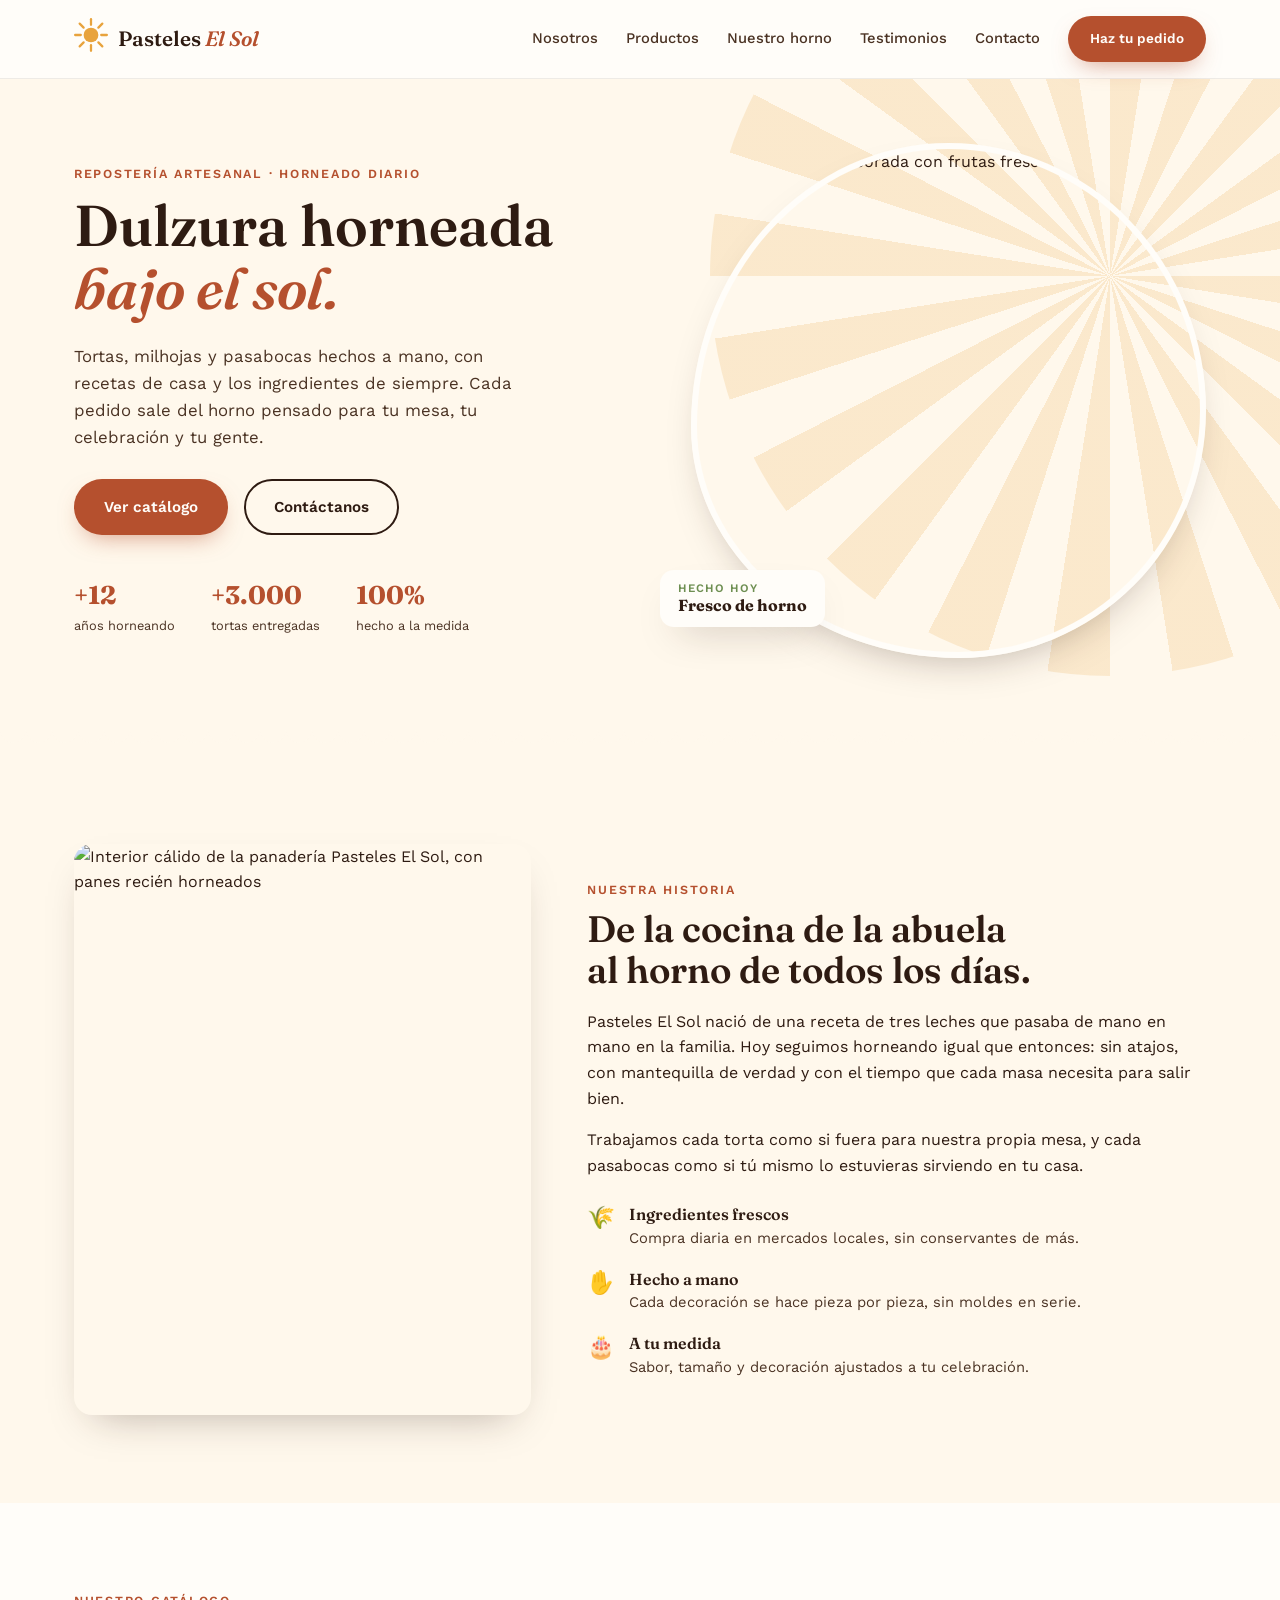
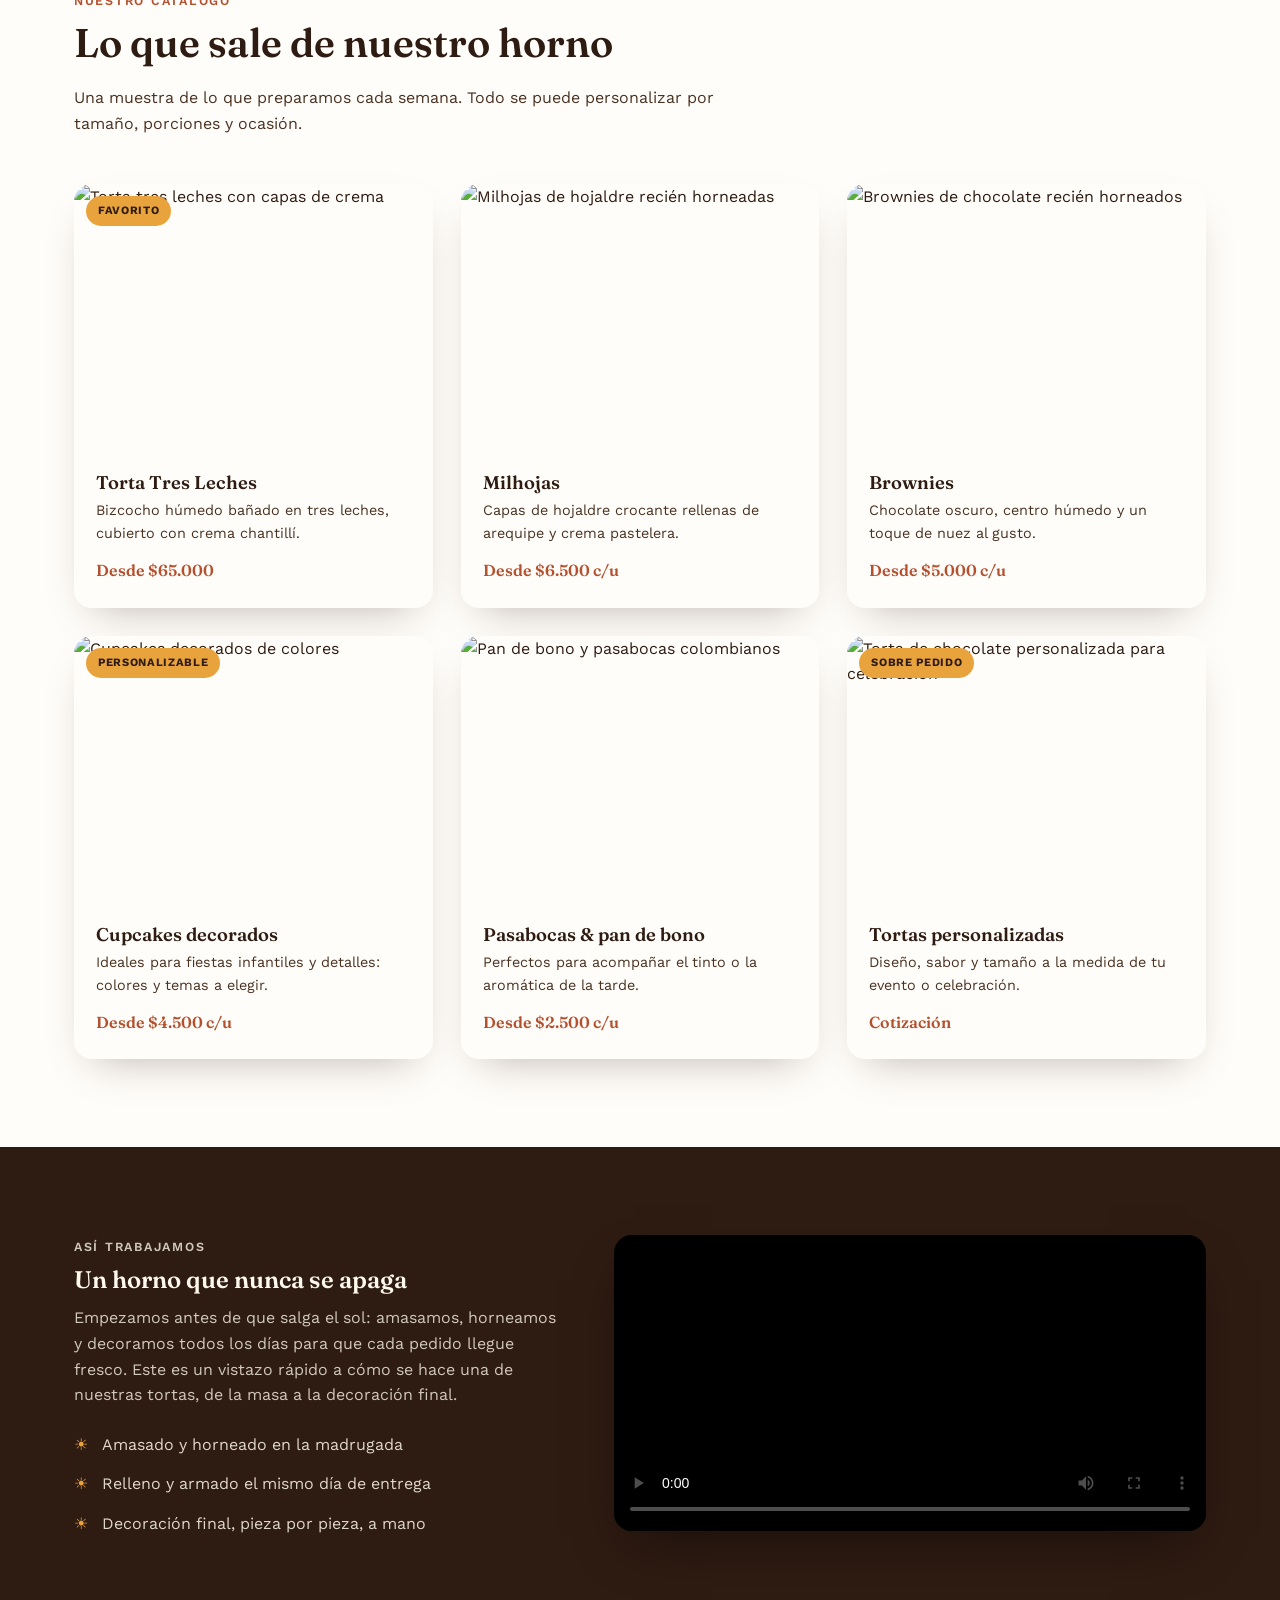
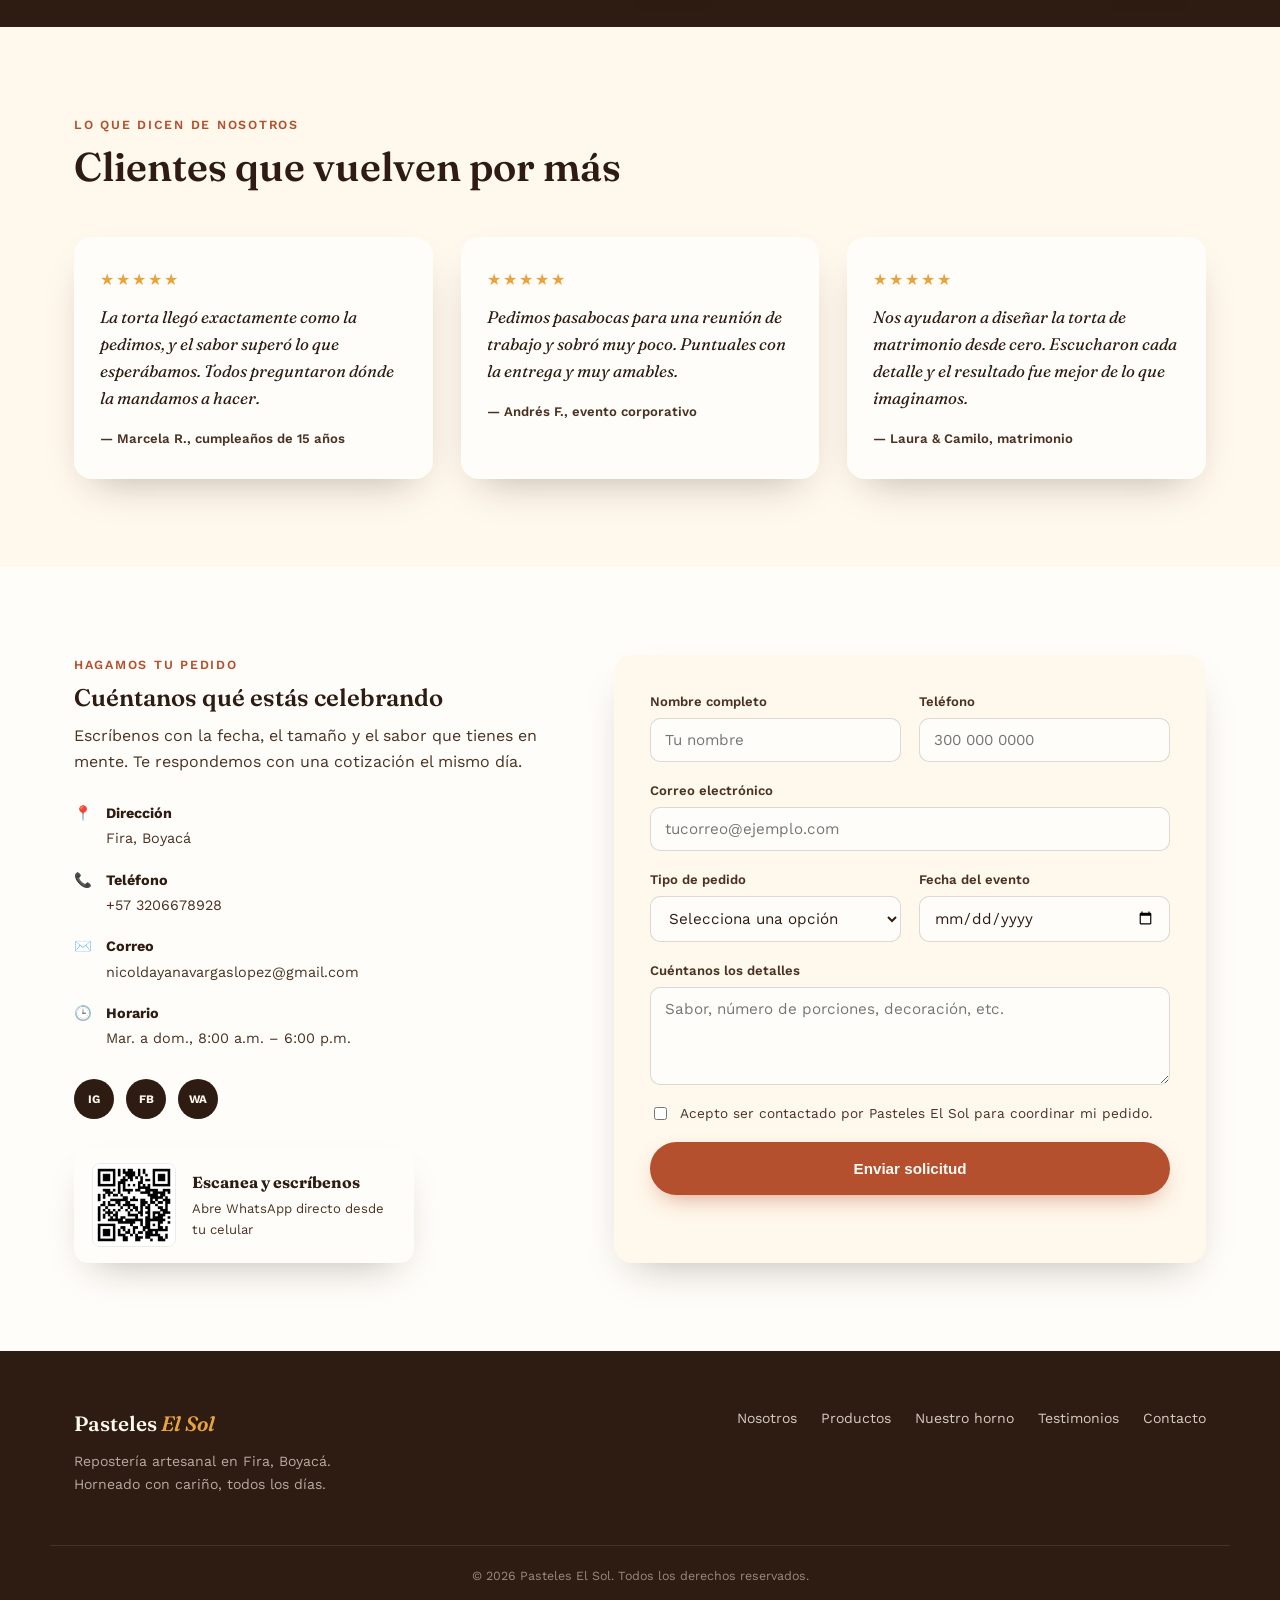
==== commit fb5d8ade: "Cambi en la Line 367" ====
--- a/index.html
+++ b/index.html
@@ -300,15 +300,15 @@
       <ul class="info-list">
         <li>
           <span class="info-list__icon">📍</span>
-          <div><strong>Dirección</strong><span>Cra. 10 # 15-32, Fira, Boyacá</span></div>
+          <div><strong>Dirección</strong><span>Fira, Boyacá</span></div>
         </li>
         <li>
           <span class="info-list__icon">📞</span>
-          <div><strong>Teléfono</strong><span>+57 300 000 0000</span></div>
+          <div><strong>Teléfono</strong><span>+57 3206678928</span></div>
         </li>
         <li>
           <span class="info-list__icon">✉️</span>
-          <div><strong>Correo</strong><span>pedidos@pasteleselsol.co</span></div>
+          <div><strong>Correo</strong><span>nicoldayanavargaslopez@gmail.com</span></div>
         </li>
         <li>
           <span class="info-list__icon">🕒</span>
